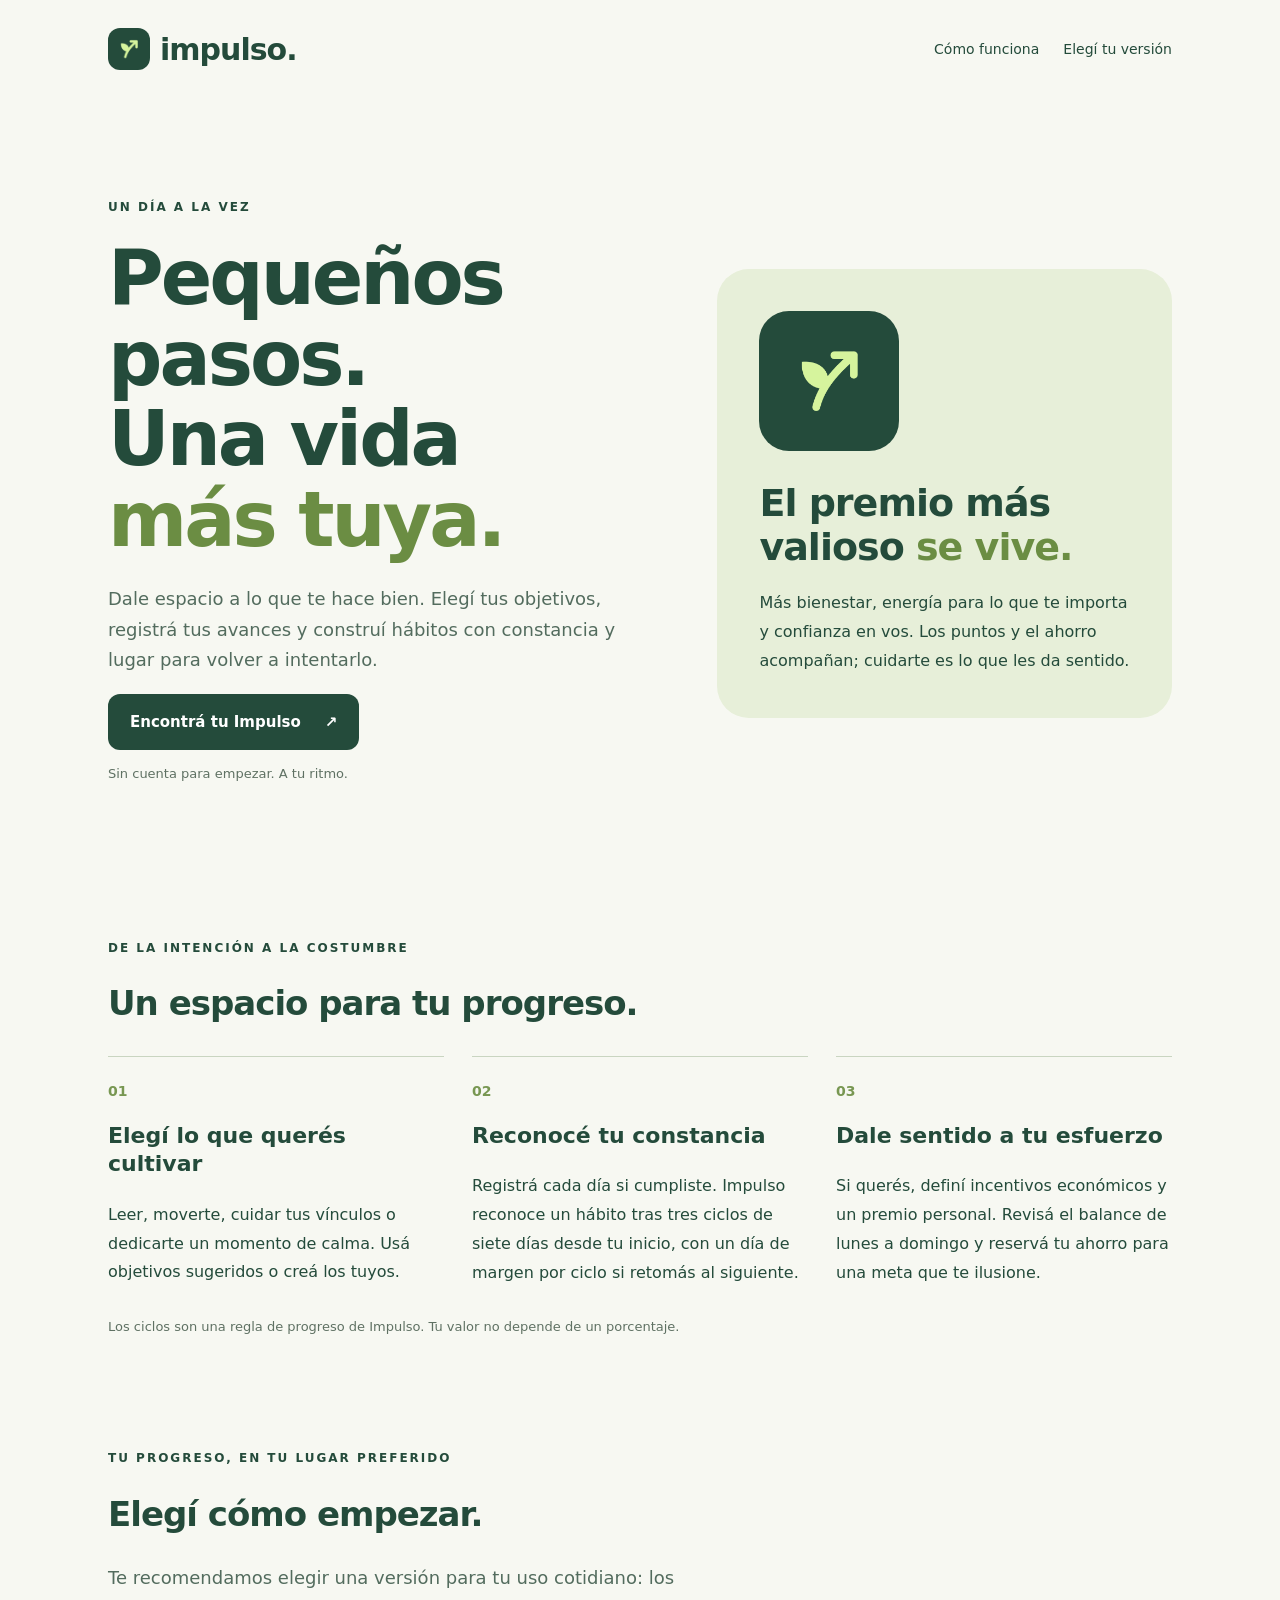
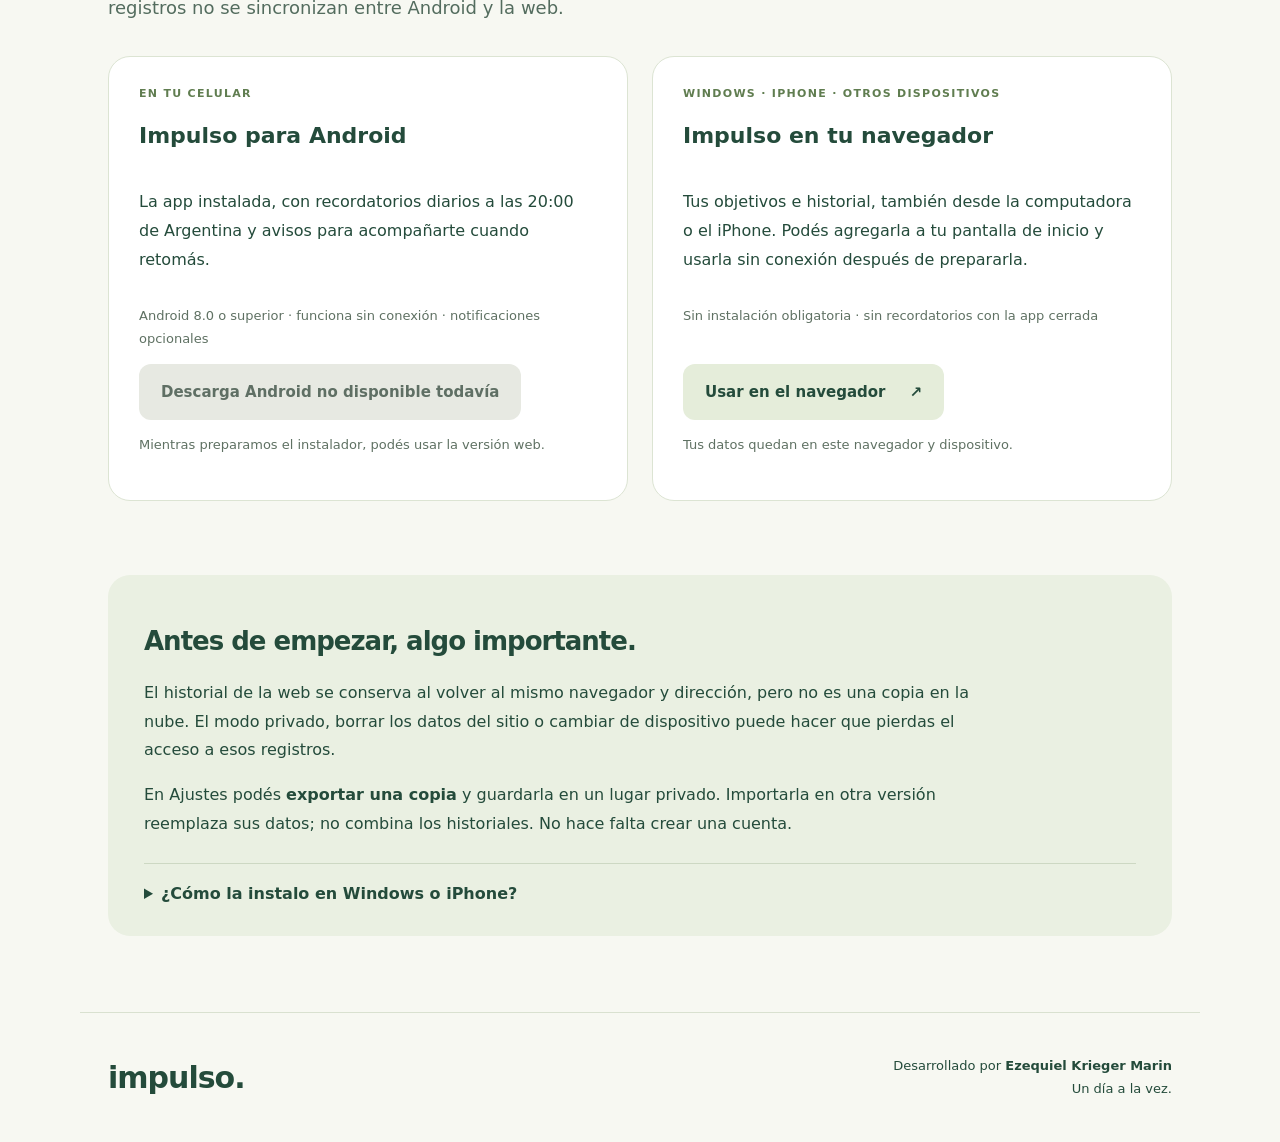
==== index.html @ 3ce2d9b5 "Add files via upload" ====
<!doctype html>
<html lang="es"><head><meta charset="utf-8"><meta name="viewport" content="width=device-width,initial-scale=1"><meta name="theme-color" content="#244b3b"><meta name="description" content="Impulso: objetivos diarios, hábitos y bienestar personal. Usala en Android o en tu navegador."><title>Impulso · Pequeños pasos, una vida más tuya</title><link rel="stylesheet" href="./landing.css"><link rel="icon" href="./favicon.ico" sizes="any"><link rel="icon" type="image/png" sizes="32x32" href="./favicon-32.png"><link rel="apple-touch-icon" sizes="180x180" href="./apple-touch-icon.png"></head>
<body><header><a class="brand" href="./"><img src="./icon-192.png" alt="" width="42" height="42">impulso.</a><nav><a href="#como">Cómo funciona</a><a href="#elegi">Elegí tu versión</a></nav></header><main>
<section class="hero"><div><p class="eyebrow">UN DÍA A LA VEZ</p><h1>Pequeños pasos.<br>Una vida<br><em>más tuya.</em></h1><p class="intro">Dale espacio a lo que te hace bien. Elegí tus objetivos, registrá tus avances y construí hábitos con constancia y lugar para volver a intentarlo.</p><a class="button primary" href="#elegi">Encontrá tu Impulso <span>↗</span></a><p class="micro">Sin cuenta para empezar. A tu ritmo.</p></div><aside class="message"><img src="./icon-512.png" alt="Brote y flecha de Impulso" width="140" height="140"><p>El premio más<br>valioso <em>se vive.</em></p><span>Más bienestar, energía para lo que te importa y confianza en vos. Los puntos y el ahorro acompañan; cuidarte es lo que les da sentido.</span></aside></section>
<section id="como"><p class="eyebrow">DE LA INTENCIÓN A LA COSTUMBRE</p><h2>Un espacio para tu progreso.</h2><div class="features"><article><b>01</b><h3>Elegí lo que querés cultivar</h3><p>Leer, moverte, cuidar tus vínculos o dedicarte un momento de calma. Usá objetivos sugeridos o creá los tuyos.</p></article><article><b>02</b><h3>Reconocé tu constancia</h3><p>Registrá cada día si cumpliste. Impulso reconoce un hábito tras tres ciclos de siete días desde tu inicio, con un día de margen por ciclo si retomás al siguiente.</p></article><article><b>03</b><h3>Dale sentido a tu esfuerzo</h3><p>Si querés, definí incentivos económicos y un premio personal. Revisá el balance de lunes a domingo y reservá tu ahorro para una meta que te ilusione.</p></article></div><p class="micro">Los ciclos son una regla de progreso de Impulso. Tu valor no depende de un porcentaje.</p></section>
<section id="elegi"><p class="eyebrow">TU PROGRESO, EN TU LUGAR PREFERIDO</p><h2>Elegí cómo empezar.</h2><p class="intro">Te recomendamos elegir una versión para tu uso cotidiano: los registros no se sincronizan entre Android y la web.</p><div class="versions"><article><span class="badge">EN TU CELULAR</span><h3>Impulso para Android</h3><p>La app instalada, con recordatorios diarios a las 20:00 de Argentina y avisos para acompañarte cuando retomás.</p><p class="micro">Android 8.0 o superior · funciona sin conexión · notificaciones opcionales</p><a id="apk" class="button primary" aria-disabled="true">Descarga Android no disponible todavía</a><p id="apk-note" class="micro">Mientras preparamos el instalador, podés usar la versión web.</p></article><article><span class="badge">WINDOWS · IPHONE · OTROS DISPOSITIVOS</span><h3>Impulso en tu navegador</h3><p>Tus objetivos e historial, también desde la computadora o el iPhone. Podés agregarla a tu pantalla de inicio y usarla sin conexión después de prepararla.</p><p class="micro">Sin instalación obligatoria · sin recordatorios con la app cerrada</p><a class="button secondary" href="./app.html">Usar en el navegador <span>↗</span></a><p class="micro">Tus datos quedan en este navegador y dispositivo.</p></article></div></section>
<section class="privacy"><h2>Antes de empezar, algo importante.</h2><p>El historial de la web se conserva al volver al mismo navegador y dirección, pero no es una copia en la nube. El modo privado, borrar los datos del sitio o cambiar de dispositivo puede hacer que pierdas el acceso a esos registros.</p><p>En Ajustes podés <strong>exportar una copia</strong> y guardarla en un lugar privado. Importarla en otra versión reemplaza sus datos; no combina los historiales. No hace falta crear una cuenta.</p><details><summary>¿Cómo la instalo en Windows o iPhone?</summary><p>Primero entrá en «Usar en el navegador». En Windows, buscá «Instalar aplicación» en Edge o Chrome. En iPhone, abrí la aplicación web en Safari y elegí Compartir → Agregar a pantalla de inicio. Abrila una vez con Internet y comprobá en Ajustes que esté lista para usar sin conexión.</p></details></section>
</main><footer><a class="brand" href="./">impulso.</a><p>Desarrollado por <strong>Ezequiel Krieger Marin</strong><br>Un día a la vez.</p></footer><script src="./landing.js"></script></body></html>
---- landing.css ----
:root{font-family:system-ui,-apple-system,Segoe UI,sans-serif;color:#244b3b;background:#f7f8f2;font-synthesis:none}*{box-sizing:border-box}body{margin:0}header,main,footer{max-width:1120px;margin:auto;padding:28px}header,footer{display:flex;justify-content:space-between;align-items:center;gap:24px}.brand{display:flex;align-items:center;gap:10px;color:inherit;font-size:30px;font-weight:800;text-decoration:none;letter-spacing:-1px}.brand img{border-radius:12px}nav{display:flex;gap:24px}nav a{font-size:14px;color:inherit;text-decoration:none}.hero{display:grid;grid-template-columns:1.2fr 1fr;gap:64px;align-items:center;padding:62px 0 86px}.eyebrow{font-size:12px;font-weight:750;letter-spacing:2px}h1{font-size:clamp(45px,6vw,76px);line-height:1.06;letter-spacing:-3px;margin:24px 0}em{font-style:normal;color:#6b8d43}.intro{font-size:18px;line-height:1.7;max-width:620px;color:#536c5e}.button{display:inline-flex;align-items:center;justify-content:space-between;gap:24px;padding:17px 22px;border-radius:12px;font-weight:650;font-size:15px;text-decoration:none;line-height:1.5}.primary{background:#244b3b;color:#fff}.secondary{color:#244b3b;background:#e5edda}.button[aria-disabled=true]{background:#e7e9e2;color:#5f6f64;cursor:default}.micro{font-size:13px;line-height:1.7;color:#5f7163}.message{background:#e7efd9;border-radius:32px;padding:42px}.message img{display:block;border-radius:30px}.message>p{font-size:38px;line-height:1.16;letter-spacing:-1px;font-weight:700;margin:30px 0 20px}.message>span{font-size:16px;line-height:1.8}section[id]{padding:44px 0;scroll-margin-top:24px}h2{font-size:34px;letter-spacing:-1px;line-height:1.2}h3{font-size:22px;line-height:1.3}.features{display:grid;grid-template-columns:repeat(3,minmax(0,1fr));gap:28px;margin-top:32px}.features b{font-size:14px;color:#789752}.features p,.versions p,.privacy p{font-size:16px;line-height:1.8}.features article{border-top:1px solid #c9d5c1;padding-top:24px}.versions{display:grid;grid-template-columns:repeat(2,minmax(0,1fr));gap:24px;margin-top:32px}.versions article{background:#fff;border:1px solid #dce4d3;border-radius:22px;padding:30px;display:flex;flex-direction:column;align-items:flex-start}.versions .micro{font-size:13px}.versions .button{margin-top:auto}.badge{font-size:11px;letter-spacing:1.3px;font-weight:700;color:#607d50}.privacy{padding:30px 36px;background:#eaf0e2;border-radius:22px;margin:30px 0 48px}.privacy h2{font-size:26px}.privacy p{max-width:850px}details{border-top:1px solid #cdd8c3;padding-top:18px;margin-top:24px}summary{cursor:pointer;font-weight:600;line-height:1.5}footer{border-top:1px solid #d9e1d0}footer p{font-size:13px;line-height:1.8;text-align:right}a:focus-visible,summary:focus-visible{outline:3px solid #759d53;outline-offset:5px}@media(max-width:720px){header,main,footer{padding:20px}nav{gap:12px}nav a{font-size:12px}.brand{font-size:25px}.hero{grid-template-columns:1fr;gap:30px;padding:30px 0 45px}h1{letter-spacing:-2px}.message{padding:28px}.message img{width:88px;height:88px;border-radius:20px}.message>p{font-size:32px}.features,.versions{grid-template-columns:1fr}h2{font-size:29px}.privacy{padding:24px}.versions article{padding:24px}footer{align-items:flex-start;flex-direction:column}footer p{text-align:left}.button{max-width:100%}}
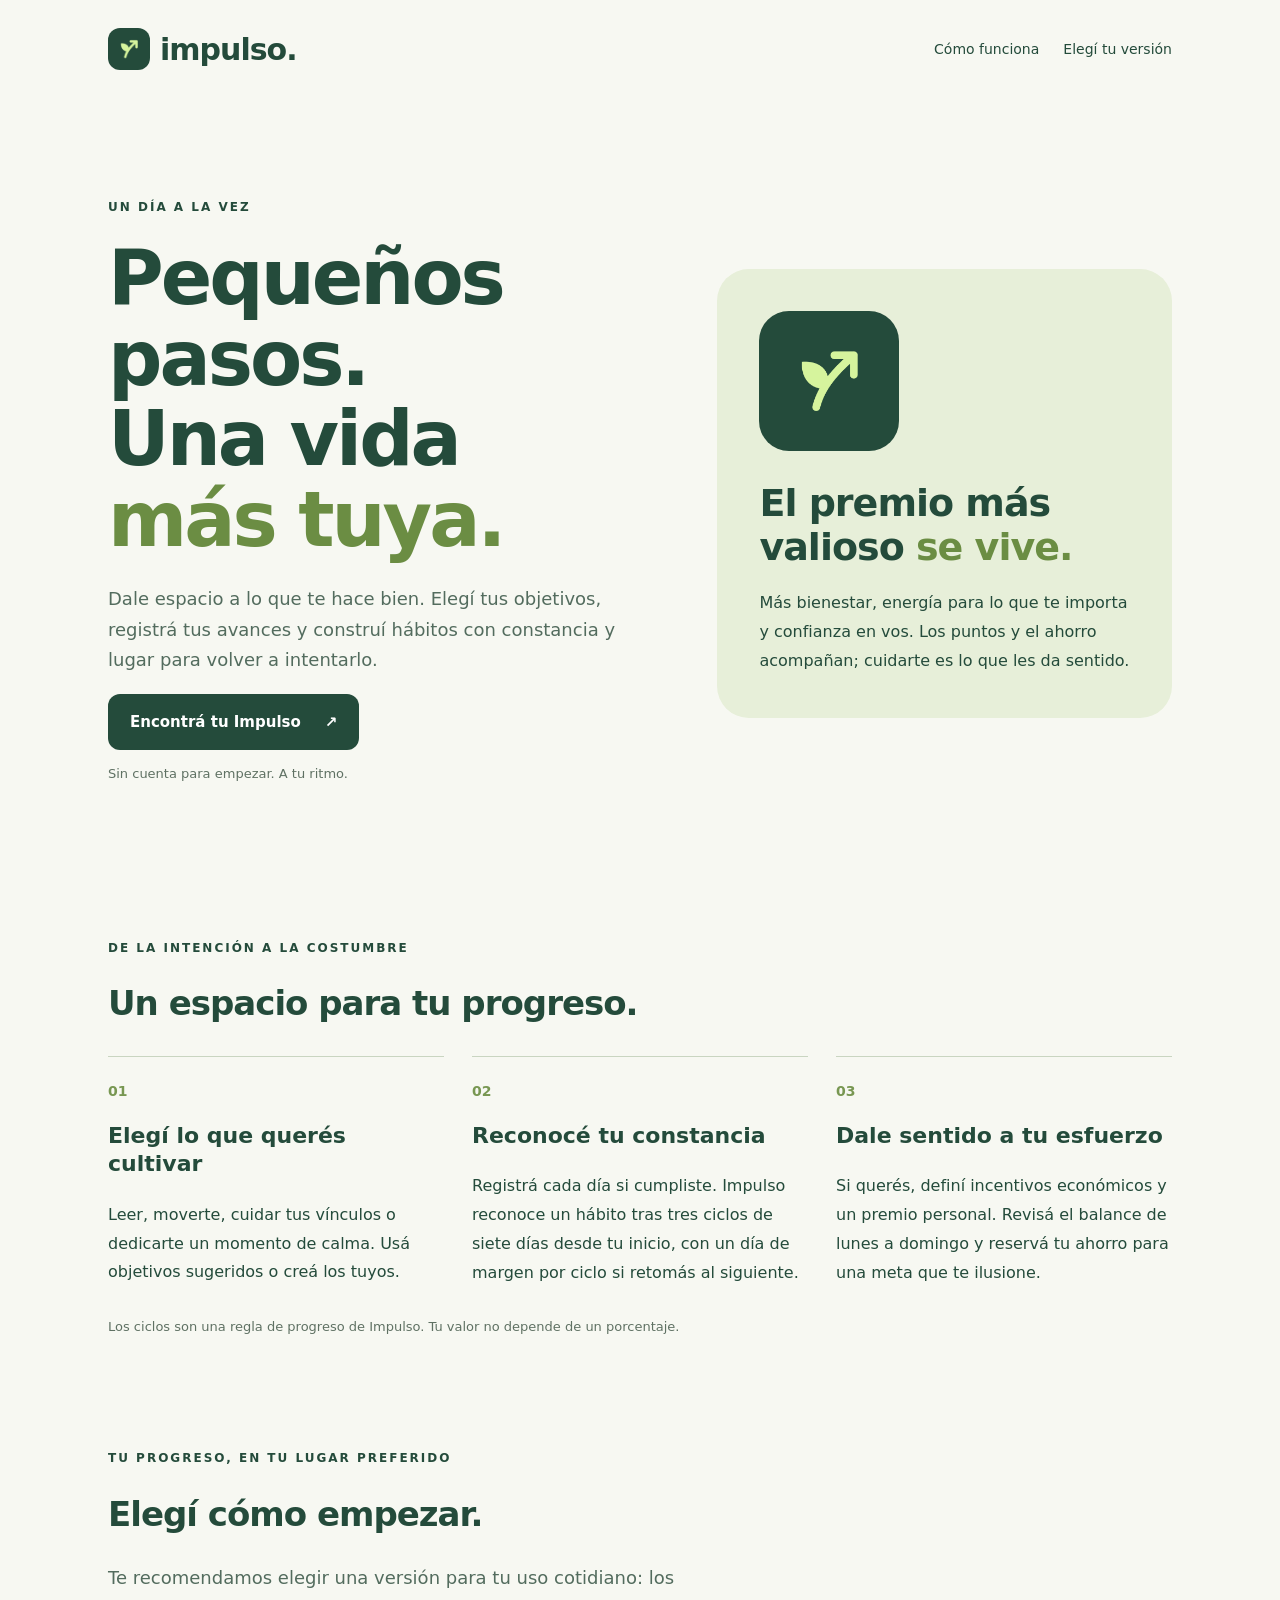
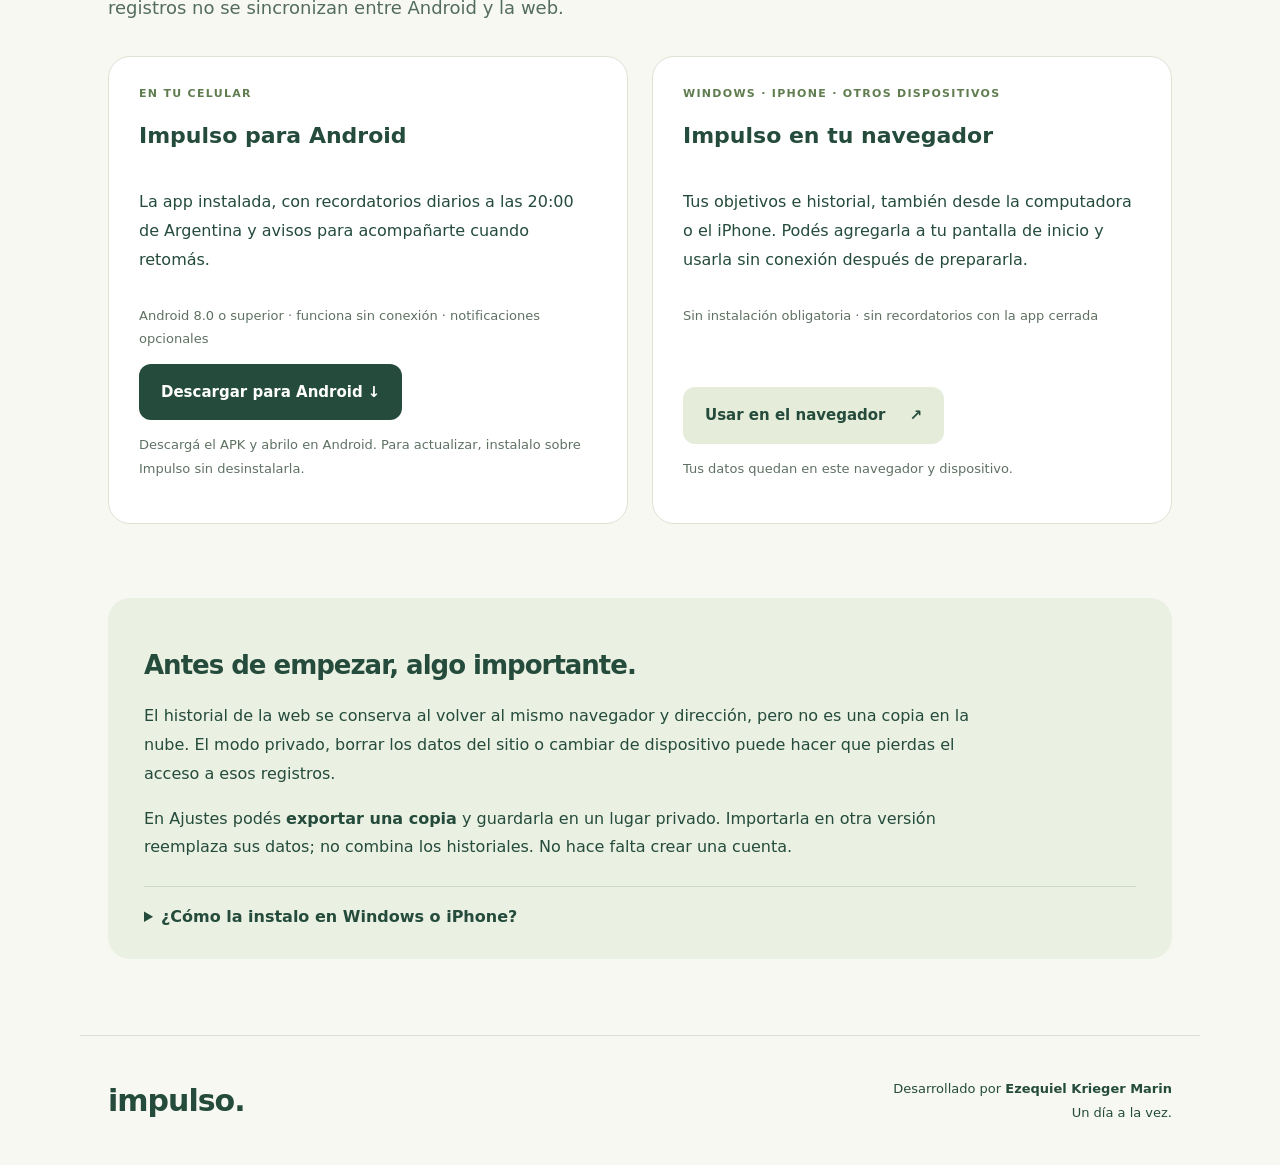
==== commit 967968ec: "Add files via upload" ====
--- a/index.html
+++ b/index.html
@@ -3,6 +3,6 @@
 <body><header><a class="brand" href="./"><img src="./icon-192.png" alt="" width="42" height="42">impulso.</a><nav><a href="#como">Cómo funciona</a><a href="#elegi">Elegí tu versión</a></nav></header><main>
 <section class="hero"><div><p class="eyebrow">UN DÍA A LA VEZ</p><h1>Pequeños pasos.<br>Una vida<br><em>más tuya.</em></h1><p class="intro">Dale espacio a lo que te hace bien. Elegí tus objetivos, registrá tus avances y construí hábitos con constancia y lugar para volver a intentarlo.</p><a class="button primary" href="#elegi">Encontrá tu Impulso <span>↗</span></a><p class="micro">Sin cuenta para empezar. A tu ritmo.</p></div><aside class="message"><img src="./icon-512.png" alt="Brote y flecha de Impulso" width="140" height="140"><p>El premio más<br>valioso <em>se vive.</em></p><span>Más bienestar, energía para lo que te importa y confianza en vos. Los puntos y el ahorro acompañan; cuidarte es lo que les da sentido.</span></aside></section>
 <section id="como"><p class="eyebrow">DE LA INTENCIÓN A LA COSTUMBRE</p><h2>Un espacio para tu progreso.</h2><div class="features"><article><b>01</b><h3>Elegí lo que querés cultivar</h3><p>Leer, moverte, cuidar tus vínculos o dedicarte un momento de calma. Usá objetivos sugeridos o creá los tuyos.</p></article><article><b>02</b><h3>Reconocé tu constancia</h3><p>Registrá cada día si cumpliste. Impulso reconoce un hábito tras tres ciclos de siete días desde tu inicio, con un día de margen por ciclo si retomás al siguiente.</p></article><article><b>03</b><h3>Dale sentido a tu esfuerzo</h3><p>Si querés, definí incentivos económicos y un premio personal. Revisá el balance de lunes a domingo y reservá tu ahorro para una meta que te ilusione.</p></article></div><p class="micro">Los ciclos son una regla de progreso de Impulso. Tu valor no depende de un porcentaje.</p></section>
-<section id="elegi"><p class="eyebrow">TU PROGRESO, EN TU LUGAR PREFERIDO</p><h2>Elegí cómo empezar.</h2><p class="intro">Te recomendamos elegir una versión para tu uso cotidiano: los registros no se sincronizan entre Android y la web.</p><div class="versions"><article><span class="badge">EN TU CELULAR</span><h3>Impulso para Android</h3><p>La app instalada, con recordatorios diarios a las 20:00 de Argentina y avisos para acompañarte cuando retomás.</p><p class="micro">Android 8.0 o superior · funciona sin conexión · notificaciones opcionales</p><a id="apk" class="button primary" aria-disabled="true">Descarga Android no disponible todavía</a><p id="apk-note" class="micro">Mientras preparamos el instalador, podés usar la versión web.</p></article><article><span class="badge">WINDOWS · IPHONE · OTROS DISPOSITIVOS</span><h3>Impulso en tu navegador</h3><p>Tus objetivos e historial, también desde la computadora o el iPhone. Podés agregarla a tu pantalla de inicio y usarla sin conexión después de prepararla.</p><p class="micro">Sin instalación obligatoria · sin recordatorios con la app cerrada</p><a class="button secondary" href="./app.html">Usar en el navegador <span>↗</span></a><p class="micro">Tus datos quedan en este navegador y dispositivo.</p></article></div></section>
+<section id="elegi"><p class="eyebrow">TU PROGRESO, EN TU LUGAR PREFERIDO</p><h2>Elegí cómo empezar.</h2><p class="intro">Te recomendamos elegir una versión para tu uso cotidiano: los registros no se sincronizan entre Android y la web.</p><div class="versions"><article><span class="badge">EN TU CELULAR</span><h3>Impulso para Android</h3><p>La app instalada, con recordatorios diarios a las 20:00 de Argentina y avisos para acompañarte cuando retomás.</p><p class="micro">Android 8.0 o superior · funciona sin conexión · notificaciones opcionales</p><a id="apk" class="button primary" href="./downloads/app-debug.apk" download="Impulso.apk">Descargar para Android ↓</a><p id="apk-note" class="micro">Descargá el APK y abrilo en Android. Para actualizar, instalalo sobre Impulso sin desinstalarla.</p></article><article><span class="badge">WINDOWS · IPHONE · OTROS DISPOSITIVOS</span><h3>Impulso en tu navegador</h3><p>Tus objetivos e historial, también desde la computadora o el iPhone. Podés agregarla a tu pantalla de inicio y usarla sin conexión después de prepararla.</p><p class="micro">Sin instalación obligatoria · sin recordatorios con la app cerrada</p><a class="button secondary" href="./app.html">Usar en el navegador <span>↗</span></a><p class="micro">Tus datos quedan en este navegador y dispositivo.</p></article></div></section>
 <section class="privacy"><h2>Antes de empezar, algo importante.</h2><p>El historial de la web se conserva al volver al mismo navegador y dirección, pero no es una copia en la nube. El modo privado, borrar los datos del sitio o cambiar de dispositivo puede hacer que pierdas el acceso a esos registros.</p><p>En Ajustes podés <strong>exportar una copia</strong> y guardarla en un lugar privado. Importarla en otra versión reemplaza sus datos; no combina los historiales. No hace falta crear una cuenta.</p><details><summary>¿Cómo la instalo en Windows o iPhone?</summary><p>Primero entrá en «Usar en el navegador». En Windows, buscá «Instalar aplicación» en Edge o Chrome. En iPhone, abrí la aplicación web en Safari y elegí Compartir → Agregar a pantalla de inicio. Abrila una vez con Internet y comprobá en Ajustes que esté lista para usar sin conexión.</p></details></section>
 </main><footer><a class="brand" href="./">impulso.</a><p>Desarrollado por <strong>Ezequiel Krieger Marin</strong><br>Un día a la vez.</p></footer><script src="./landing.js"></script></body></html>
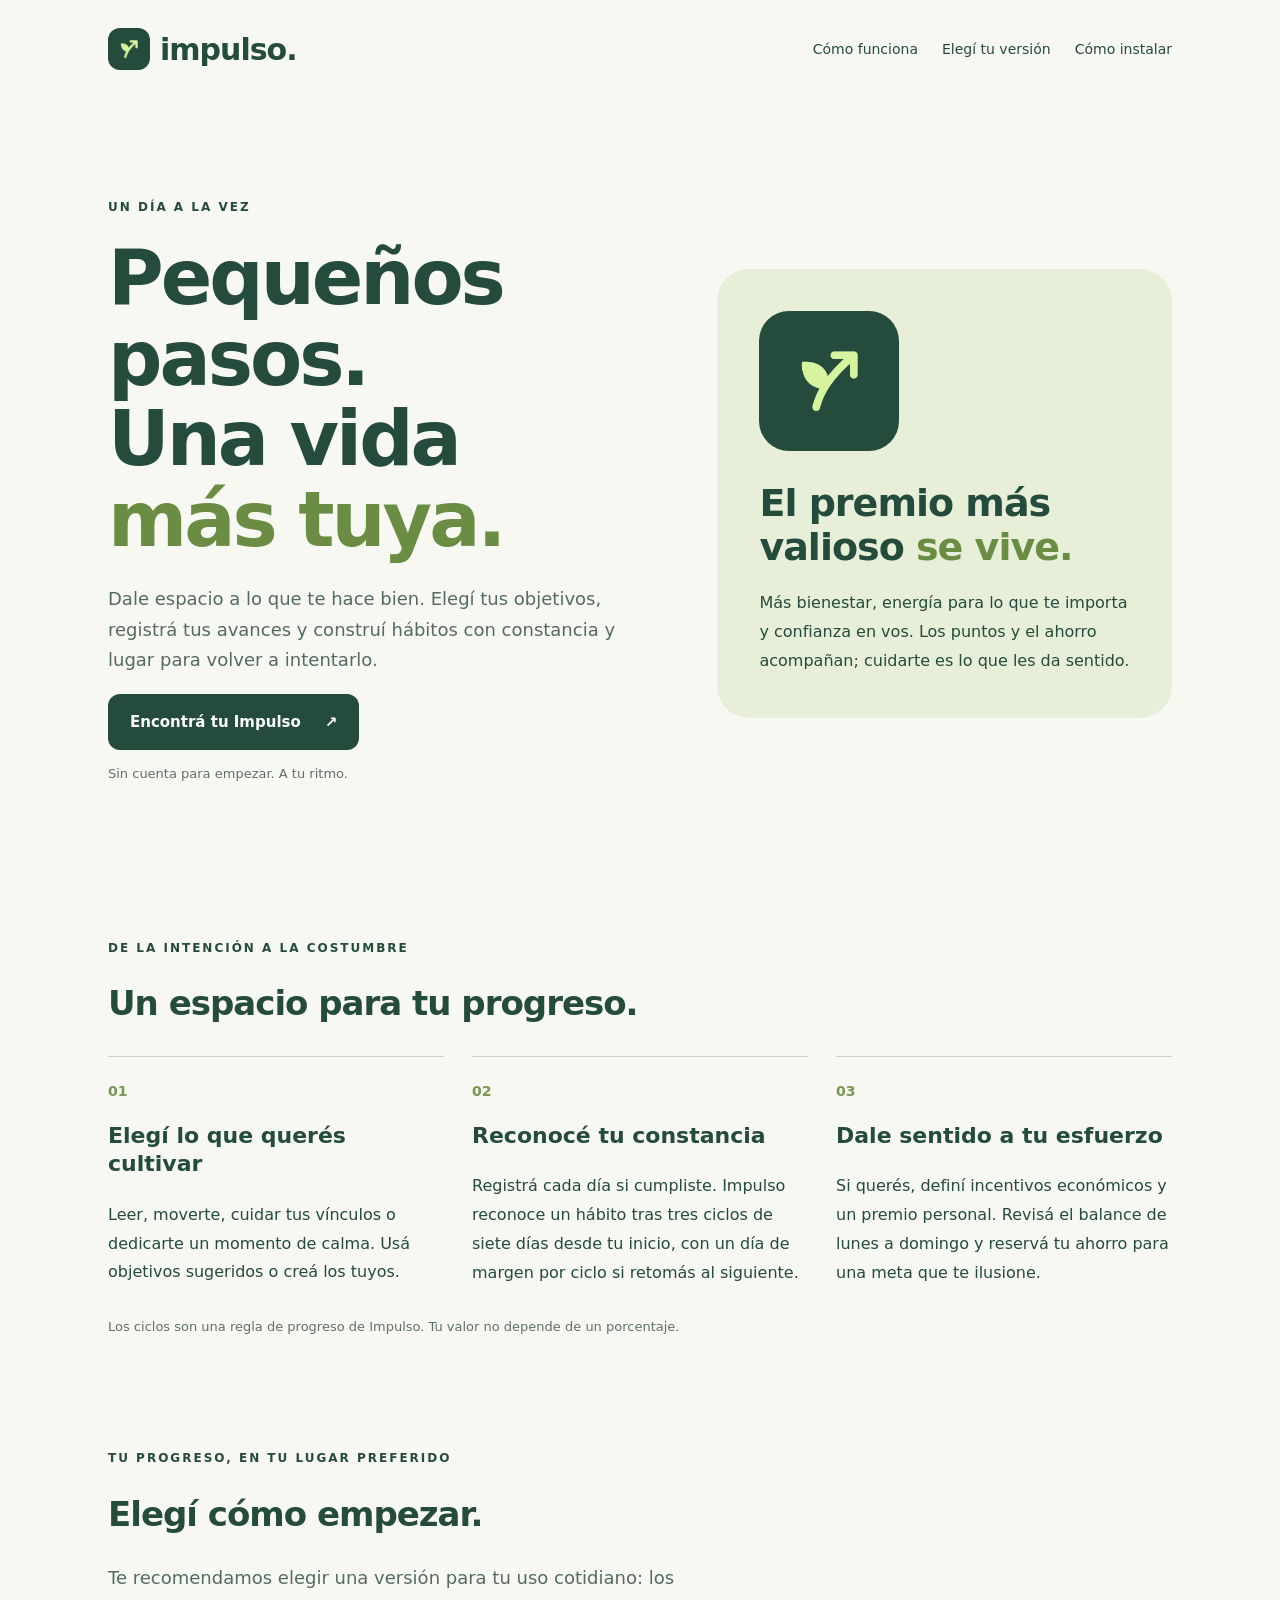
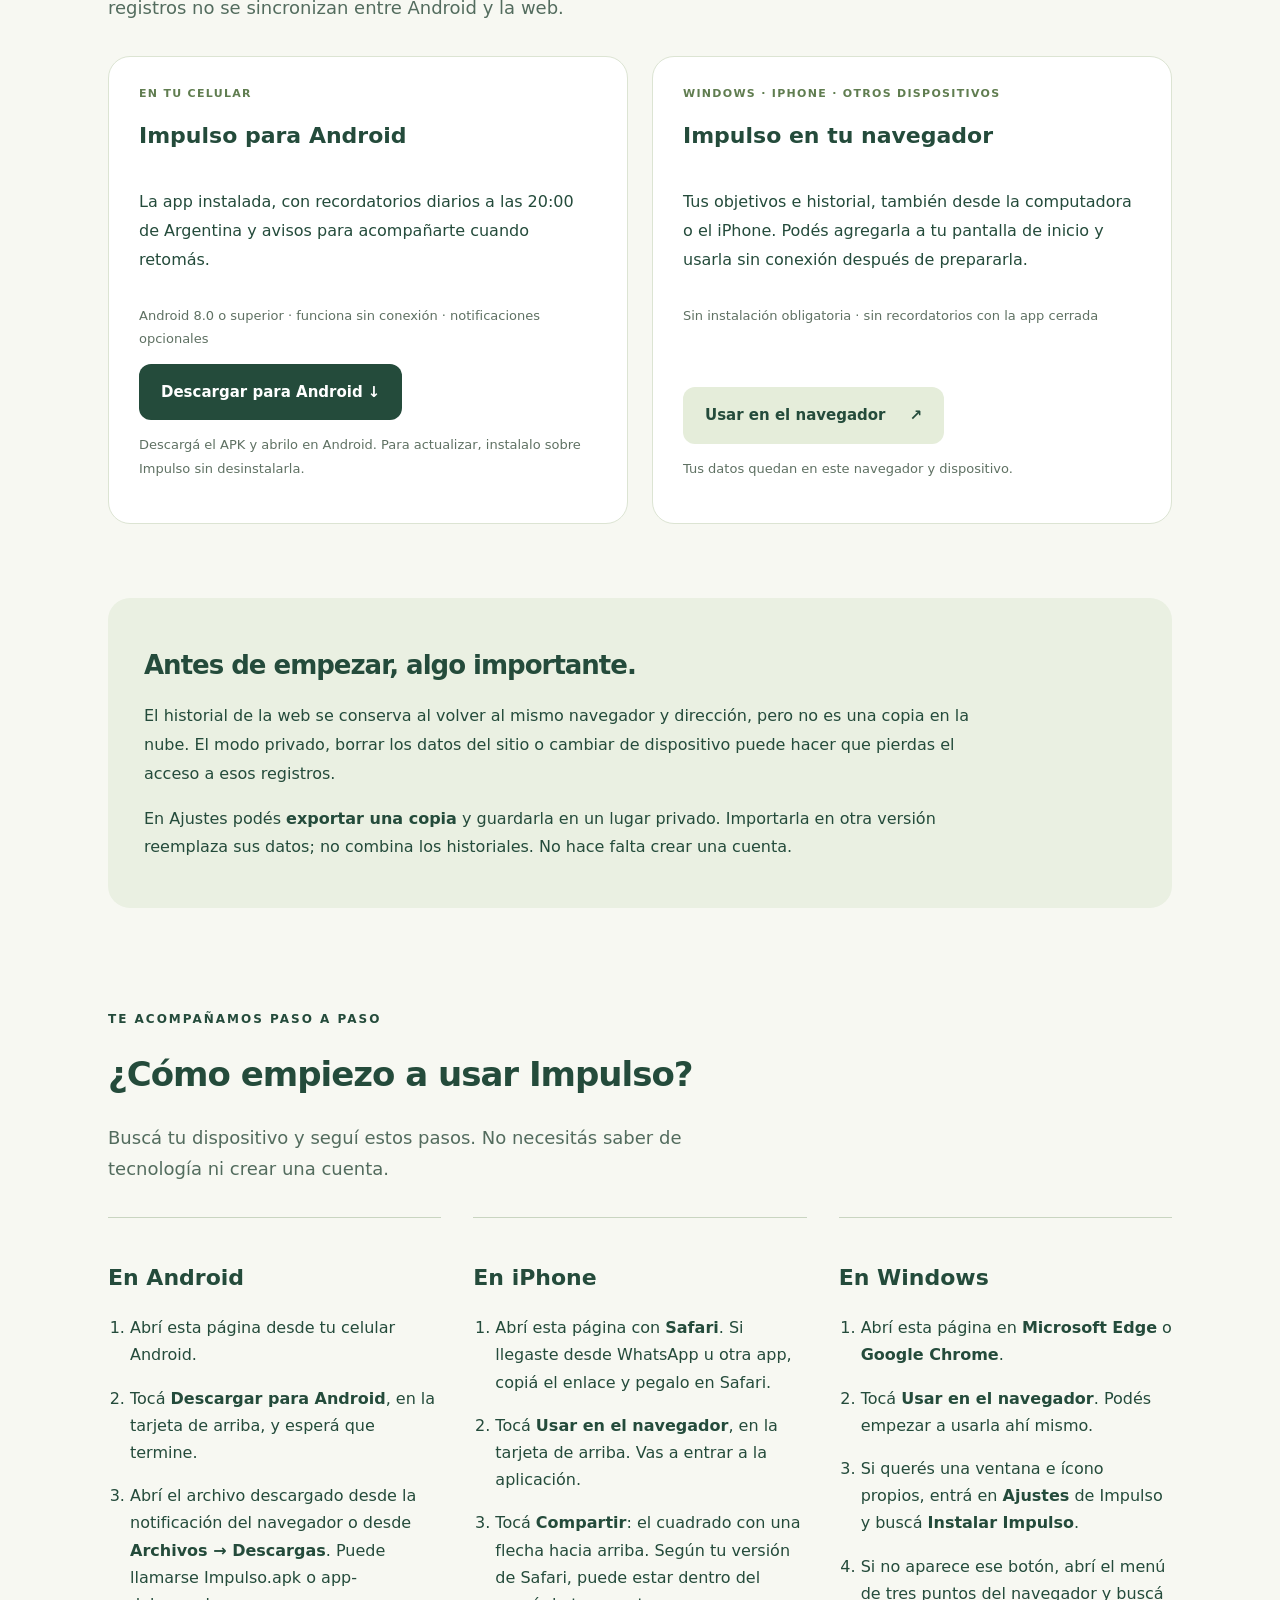
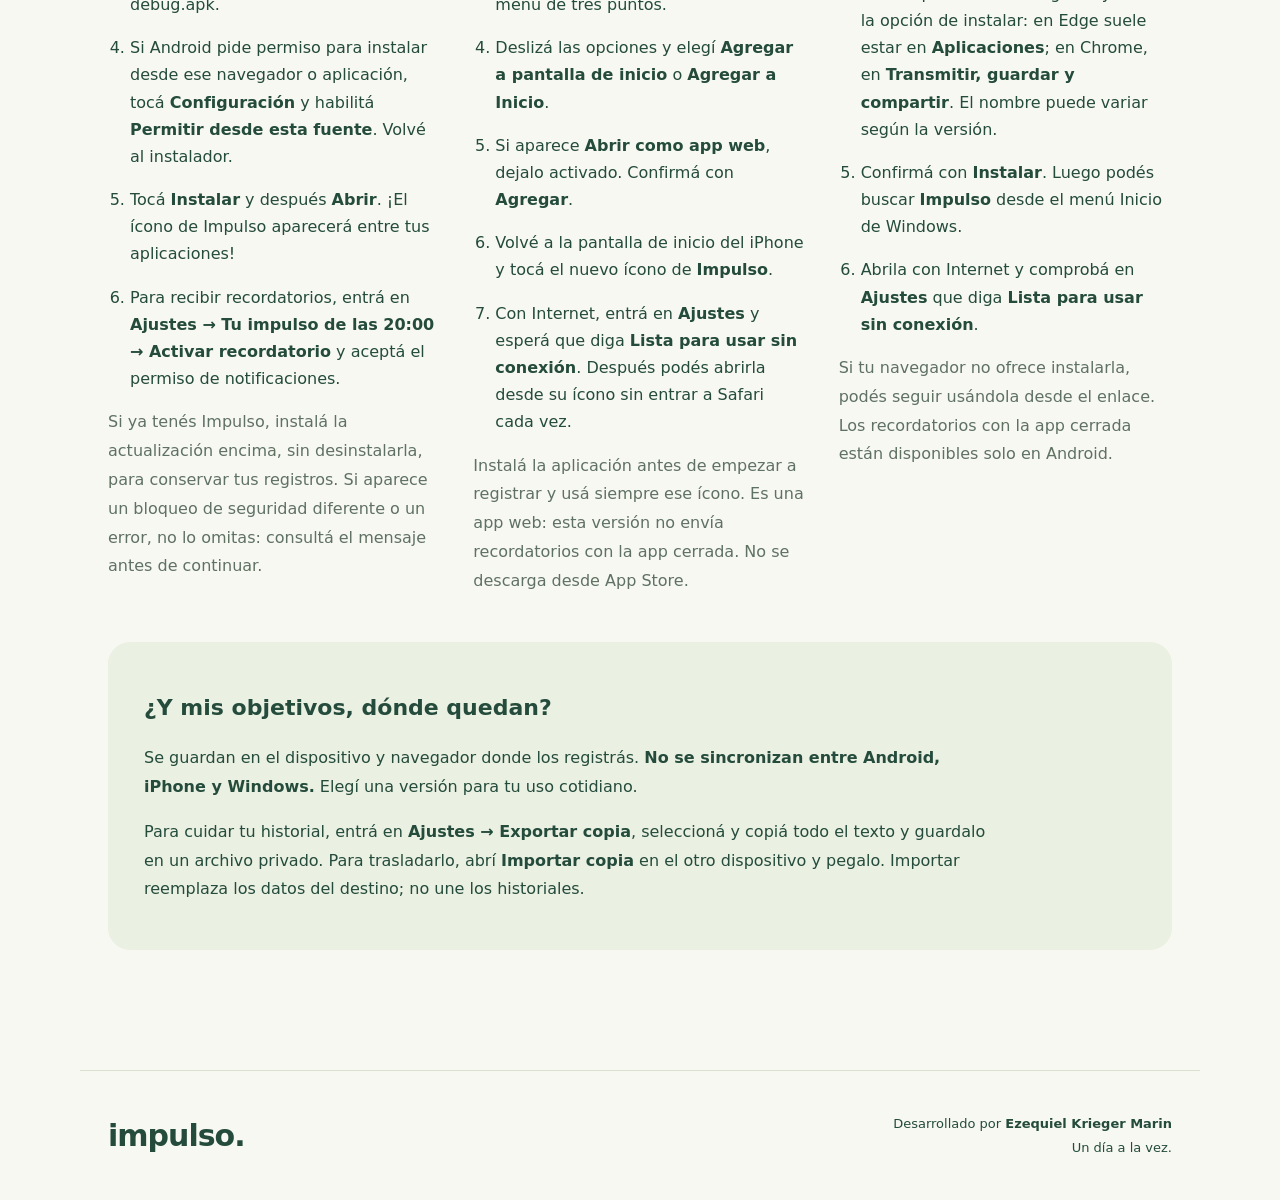
==== commit 15cbd862: "Add files via upload" ====
--- a/index.html
+++ b/index.html
@@ -1,8 +1,13 @@
 <!doctype html>
 <html lang="es"><head><meta charset="utf-8"><meta name="viewport" content="width=device-width,initial-scale=1"><meta name="theme-color" content="#244b3b"><meta name="description" content="Impulso: objetivos diarios, hábitos y bienestar personal. Usala en Android o en tu navegador."><title>Impulso · Pequeños pasos, una vida más tuya</title><link rel="stylesheet" href="./landing.css"><link rel="icon" href="./favicon.ico" sizes="any"><link rel="icon" type="image/png" sizes="32x32" href="./favicon-32.png"><link rel="apple-touch-icon" sizes="180x180" href="./apple-touch-icon.png"></head>
-<body><header><a class="brand" href="./"><img src="./icon-192.png" alt="" width="42" height="42">impulso.</a><nav><a href="#como">Cómo funciona</a><a href="#elegi">Elegí tu versión</a></nav></header><main>
+<body><header><a class="brand" href="./"><img src="./icon-192.png" alt="" width="42" height="42">impulso.</a><nav><a href="#como">Cómo funciona</a><a href="#elegi">Elegí tu versión</a><a href="#instalar">Cómo instalar</a></nav></header><main>
 <section class="hero"><div><p class="eyebrow">UN DÍA A LA VEZ</p><h1>Pequeños pasos.<br>Una vida<br><em>más tuya.</em></h1><p class="intro">Dale espacio a lo que te hace bien. Elegí tus objetivos, registrá tus avances y construí hábitos con constancia y lugar para volver a intentarlo.</p><a class="button primary" href="#elegi">Encontrá tu Impulso <span>↗</span></a><p class="micro">Sin cuenta para empezar. A tu ritmo.</p></div><aside class="message"><img src="./icon-512.png" alt="Brote y flecha de Impulso" width="140" height="140"><p>El premio más<br>valioso <em>se vive.</em></p><span>Más bienestar, energía para lo que te importa y confianza en vos. Los puntos y el ahorro acompañan; cuidarte es lo que les da sentido.</span></aside></section>
 <section id="como"><p class="eyebrow">DE LA INTENCIÓN A LA COSTUMBRE</p><h2>Un espacio para tu progreso.</h2><div class="features"><article><b>01</b><h3>Elegí lo que querés cultivar</h3><p>Leer, moverte, cuidar tus vínculos o dedicarte un momento de calma. Usá objetivos sugeridos o creá los tuyos.</p></article><article><b>02</b><h3>Reconocé tu constancia</h3><p>Registrá cada día si cumpliste. Impulso reconoce un hábito tras tres ciclos de siete días desde tu inicio, con un día de margen por ciclo si retomás al siguiente.</p></article><article><b>03</b><h3>Dale sentido a tu esfuerzo</h3><p>Si querés, definí incentivos económicos y un premio personal. Revisá el balance de lunes a domingo y reservá tu ahorro para una meta que te ilusione.</p></article></div><p class="micro">Los ciclos son una regla de progreso de Impulso. Tu valor no depende de un porcentaje.</p></section>
 <section id="elegi"><p class="eyebrow">TU PROGRESO, EN TU LUGAR PREFERIDO</p><h2>Elegí cómo empezar.</h2><p class="intro">Te recomendamos elegir una versión para tu uso cotidiano: los registros no se sincronizan entre Android y la web.</p><div class="versions"><article><span class="badge">EN TU CELULAR</span><h3>Impulso para Android</h3><p>La app instalada, con recordatorios diarios a las 20:00 de Argentina y avisos para acompañarte cuando retomás.</p><p class="micro">Android 8.0 o superior · funciona sin conexión · notificaciones opcionales</p><a id="apk" class="button primary" href="./downloads/app-debug.apk" download="Impulso.apk">Descargar para Android ↓</a><p id="apk-note" class="micro">Descargá el APK y abrilo en Android. Para actualizar, instalalo sobre Impulso sin desinstalarla.</p></article><article><span class="badge">WINDOWS · IPHONE · OTROS DISPOSITIVOS</span><h3>Impulso en tu navegador</h3><p>Tus objetivos e historial, también desde la computadora o el iPhone. Podés agregarla a tu pantalla de inicio y usarla sin conexión después de prepararla.</p><p class="micro">Sin instalación obligatoria · sin recordatorios con la app cerrada</p><a class="button secondary" href="./app.html">Usar en el navegador <span>↗</span></a><p class="micro">Tus datos quedan en este navegador y dispositivo.</p></article></div></section>
-<section class="privacy"><h2>Antes de empezar, algo importante.</h2><p>El historial de la web se conserva al volver al mismo navegador y dirección, pero no es una copia en la nube. El modo privado, borrar los datos del sitio o cambiar de dispositivo puede hacer que pierdas el acceso a esos registros.</p><p>En Ajustes podés <strong>exportar una copia</strong> y guardarla en un lugar privado. Importarla en otra versión reemplaza sus datos; no combina los historiales. No hace falta crear una cuenta.</p><details><summary>¿Cómo la instalo en Windows o iPhone?</summary><p>Primero entrá en «Usar en el navegador». En Windows, buscá «Instalar aplicación» en Edge o Chrome. En iPhone, abrí la aplicación web en Safari y elegí Compartir → Agregar a pantalla de inicio. Abrila una vez con Internet y comprobá en Ajustes que esté lista para usar sin conexión.</p></details></section>
+<section class="privacy"><h2>Antes de empezar, algo importante.</h2><p>El historial de la web se conserva al volver al mismo navegador y dirección, pero no es una copia en la nube. El modo privado, borrar los datos del sitio o cambiar de dispositivo puede hacer que pierdas el acceso a esos registros.</p><p>En Ajustes podés <strong>exportar una copia</strong> y guardarla en un lugar privado. Importarla en otra versión reemplaza sus datos; no combina los historiales. No hace falta crear una cuenta.</p></section>
+<section id="instalar"><p class="eyebrow">TE ACOMPAÑAMOS PASO A PASO</p><h2>¿Cómo empiezo a usar Impulso?</h2><p class="intro">Buscá tu dispositivo y seguí estos pasos. No necesitás saber de tecnología ni crear una cuenta.</p><div class="features installation">
+<article><h3>En Android</h3><ol><li>Abrí esta página desde tu celular Android.</li><li>Tocá <strong>Descargar para Android</strong>, en la tarjeta de arriba, y esperá que termine.</li><li>Abrí el archivo descargado desde la notificación del navegador o desde <strong>Archivos → Descargas</strong>. Puede llamarse Impulso.apk o app-debug.apk.</li><li>Si Android pide permiso para instalar desde ese navegador o aplicación, tocá <strong>Configuración</strong> y habilitá <strong>Permitir desde esta fuente</strong>. Volvé al instalador.</li><li>Tocá <strong>Instalar</strong> y después <strong>Abrir</strong>. ¡El ícono de Impulso aparecerá entre tus aplicaciones!</li><li>Para recibir recordatorios, entrá en <strong>Ajustes → Tu impulso de las 20:00 → Activar recordatorio</strong> y aceptá el permiso de notificaciones.</li></ol><p class="micro">Si ya tenés Impulso, instalá la actualización encima, sin desinstalarla, para conservar tus registros. Si aparece un bloqueo de seguridad diferente o un error, no lo omitas: consultá el mensaje antes de continuar.</p></article>
+<article><h3>En iPhone</h3><ol><li>Abrí esta página con <strong>Safari</strong>. Si llegaste desde WhatsApp u otra app, copiá el enlace y pegalo en Safari.</li><li>Tocá <strong>Usar en el navegador</strong>, en la tarjeta de arriba. Vas a entrar a la aplicación.</li><li>Tocá <strong>Compartir</strong>: el cuadrado con una flecha hacia arriba. Según tu versión de Safari, puede estar dentro del menú de tres puntos.</li><li>Deslizá las opciones y elegí <strong>Agregar a pantalla de inicio</strong> o <strong>Agregar a Inicio</strong>.</li><li>Si aparece <strong>Abrir como app web</strong>, dejalo activado. Confirmá con <strong>Agregar</strong>.</li><li>Volvé a la pantalla de inicio del iPhone y tocá el nuevo ícono de <strong>Impulso</strong>.</li><li>Con Internet, entrá en <strong>Ajustes</strong> y esperá que diga <strong>Lista para usar sin conexión</strong>. Después podés abrirla desde su ícono sin entrar a Safari cada vez.</li></ol><p class="micro">Instalá la aplicación antes de empezar a registrar y usá siempre ese ícono. Es una app web: esta versión no envía recordatorios con la app cerrada. No se descarga desde App Store.</p></article>
+<article><h3>En Windows</h3><ol><li>Abrí esta página en <strong>Microsoft Edge</strong> o <strong>Google Chrome</strong>.</li><li>Tocá <strong>Usar en el navegador</strong>. Podés empezar a usarla ahí mismo.</li><li>Si querés una ventana e ícono propios, entrá en <strong>Ajustes</strong> de Impulso y buscá <strong>Instalar Impulso</strong>.</li><li>Si no aparece ese botón, abrí el menú de tres puntos del navegador y buscá la opción de instalar: en Edge suele estar en <strong>Aplicaciones</strong>; en Chrome, en <strong>Transmitir, guardar y compartir</strong>. El nombre puede variar según la versión.</li><li>Confirmá con <strong>Instalar</strong>. Luego podés buscar <strong>Impulso</strong> desde el menú Inicio de Windows.</li><li>Abrila con Internet y comprobá en <strong>Ajustes</strong> que diga <strong>Lista para usar sin conexión</strong>.</li></ol><p class="micro">Si tu navegador no ofrece instalarla, podés seguir usándola desde el enlace. Los recordatorios con la app cerrada están disponibles solo en Android.</p></article>
+</div><div class="privacy"><h3>¿Y mis objetivos, dónde quedan?</h3><p>Se guardan en el dispositivo y navegador donde los registrás. <strong>No se sincronizan entre Android, iPhone y Windows.</strong> Elegí una versión para tu uso cotidiano.</p><p>Para cuidar tu historial, entrá en <strong>Ajustes → Exportar copia</strong>, seleccioná y copiá todo el texto y guardalo en un archivo privado. Para trasladarlo, abrí <strong>Importar copia</strong> en el otro dispositivo y pegalo. Importar reemplaza los datos del destino; no une los historiales.</p></div></section>
 </main><footer><a class="brand" href="./">impulso.</a><p>Desarrollado por <strong>Ezequiel Krieger Marin</strong><br>Un día a la vez.</p></footer><script src="./landing.js"></script></body></html>
--- a/landing.css
+++ b/landing.css
@@ -1 +1,2 @@
 :root{font-family:system-ui,-apple-system,Segoe UI,sans-serif;color:#244b3b;background:#f7f8f2;font-synthesis:none}*{box-sizing:border-box}body{margin:0}header,main,footer{max-width:1120px;margin:auto;padding:28px}header,footer{display:flex;justify-content:space-between;align-items:center;gap:24px}.brand{display:flex;align-items:center;gap:10px;color:inherit;font-size:30px;font-weight:800;text-decoration:none;letter-spacing:-1px}.brand img{border-radius:12px}nav{display:flex;gap:24px}nav a{font-size:14px;color:inherit;text-decoration:none}.hero{display:grid;grid-template-columns:1.2fr 1fr;gap:64px;align-items:center;padding:62px 0 86px}.eyebrow{font-size:12px;font-weight:750;letter-spacing:2px}h1{font-size:clamp(45px,6vw,76px);line-height:1.06;letter-spacing:-3px;margin:24px 0}em{font-style:normal;color:#6b8d43}.intro{font-size:18px;line-height:1.7;max-width:620px;color:#536c5e}.button{display:inline-flex;align-items:center;justify-content:space-between;gap:24px;padding:17px 22px;border-radius:12px;font-weight:650;font-size:15px;text-decoration:none;line-height:1.5}.primary{background:#244b3b;color:#fff}.secondary{color:#244b3b;background:#e5edda}.button[aria-disabled=true]{background:#e7e9e2;color:#5f6f64;cursor:default}.micro{font-size:13px;line-height:1.7;color:#5f7163}.message{background:#e7efd9;border-radius:32px;padding:42px}.message img{display:block;border-radius:30px}.message>p{font-size:38px;line-height:1.16;letter-spacing:-1px;font-weight:700;margin:30px 0 20px}.message>span{font-size:16px;line-height:1.8}section[id]{padding:44px 0;scroll-margin-top:24px}h2{font-size:34px;letter-spacing:-1px;line-height:1.2}h3{font-size:22px;line-height:1.3}.features{display:grid;grid-template-columns:repeat(3,minmax(0,1fr));gap:28px;margin-top:32px}.features b{font-size:14px;color:#789752}.features p,.versions p,.privacy p{font-size:16px;line-height:1.8}.features article{border-top:1px solid #c9d5c1;padding-top:24px}.versions{display:grid;grid-template-columns:repeat(2,minmax(0,1fr));gap:24px;margin-top:32px}.versions article{background:#fff;border:1px solid #dce4d3;border-radius:22px;padding:30px;display:flex;flex-direction:column;align-items:flex-start}.versions .micro{font-size:13px}.versions .button{margin-top:auto}.badge{font-size:11px;letter-spacing:1.3px;font-weight:700;color:#607d50}.privacy{padding:30px 36px;background:#eaf0e2;border-radius:22px;margin:30px 0 48px}.privacy h2{font-size:26px}.privacy p{max-width:850px}details{border-top:1px solid #cdd8c3;padding-top:18px;margin-top:24px}summary{cursor:pointer;font-weight:600;line-height:1.5}footer{border-top:1px solid #d9e1d0}footer p{font-size:13px;line-height:1.8;text-align:right}a:focus-visible,summary:focus-visible{outline:3px solid #759d53;outline-offset:5px}@media(max-width:720px){header,main,footer{padding:20px}nav{gap:12px}nav a{font-size:12px}.brand{font-size:25px}.hero{grid-template-columns:1fr;gap:30px;padding:30px 0 45px}h1{letter-spacing:-2px}.message{padding:28px}.message img{width:88px;height:88px;border-radius:20px}.message>p{font-size:32px}.features,.versions{grid-template-columns:1fr}h2{font-size:29px}.privacy{padding:24px}.versions article{padding:24px}footer{align-items:flex-start;flex-direction:column}footer p{text-align:left}.button{max-width:100%}}
+.installation ol{padding-left:22px}.installation li{font-size:16px;line-height:1.7;margin-bottom:16px}.installation{gap:32px}nav{flex-wrap:wrap}@media(max-width:900px){.installation{grid-template-columns:1fr}.installation article{max-width:680px}}
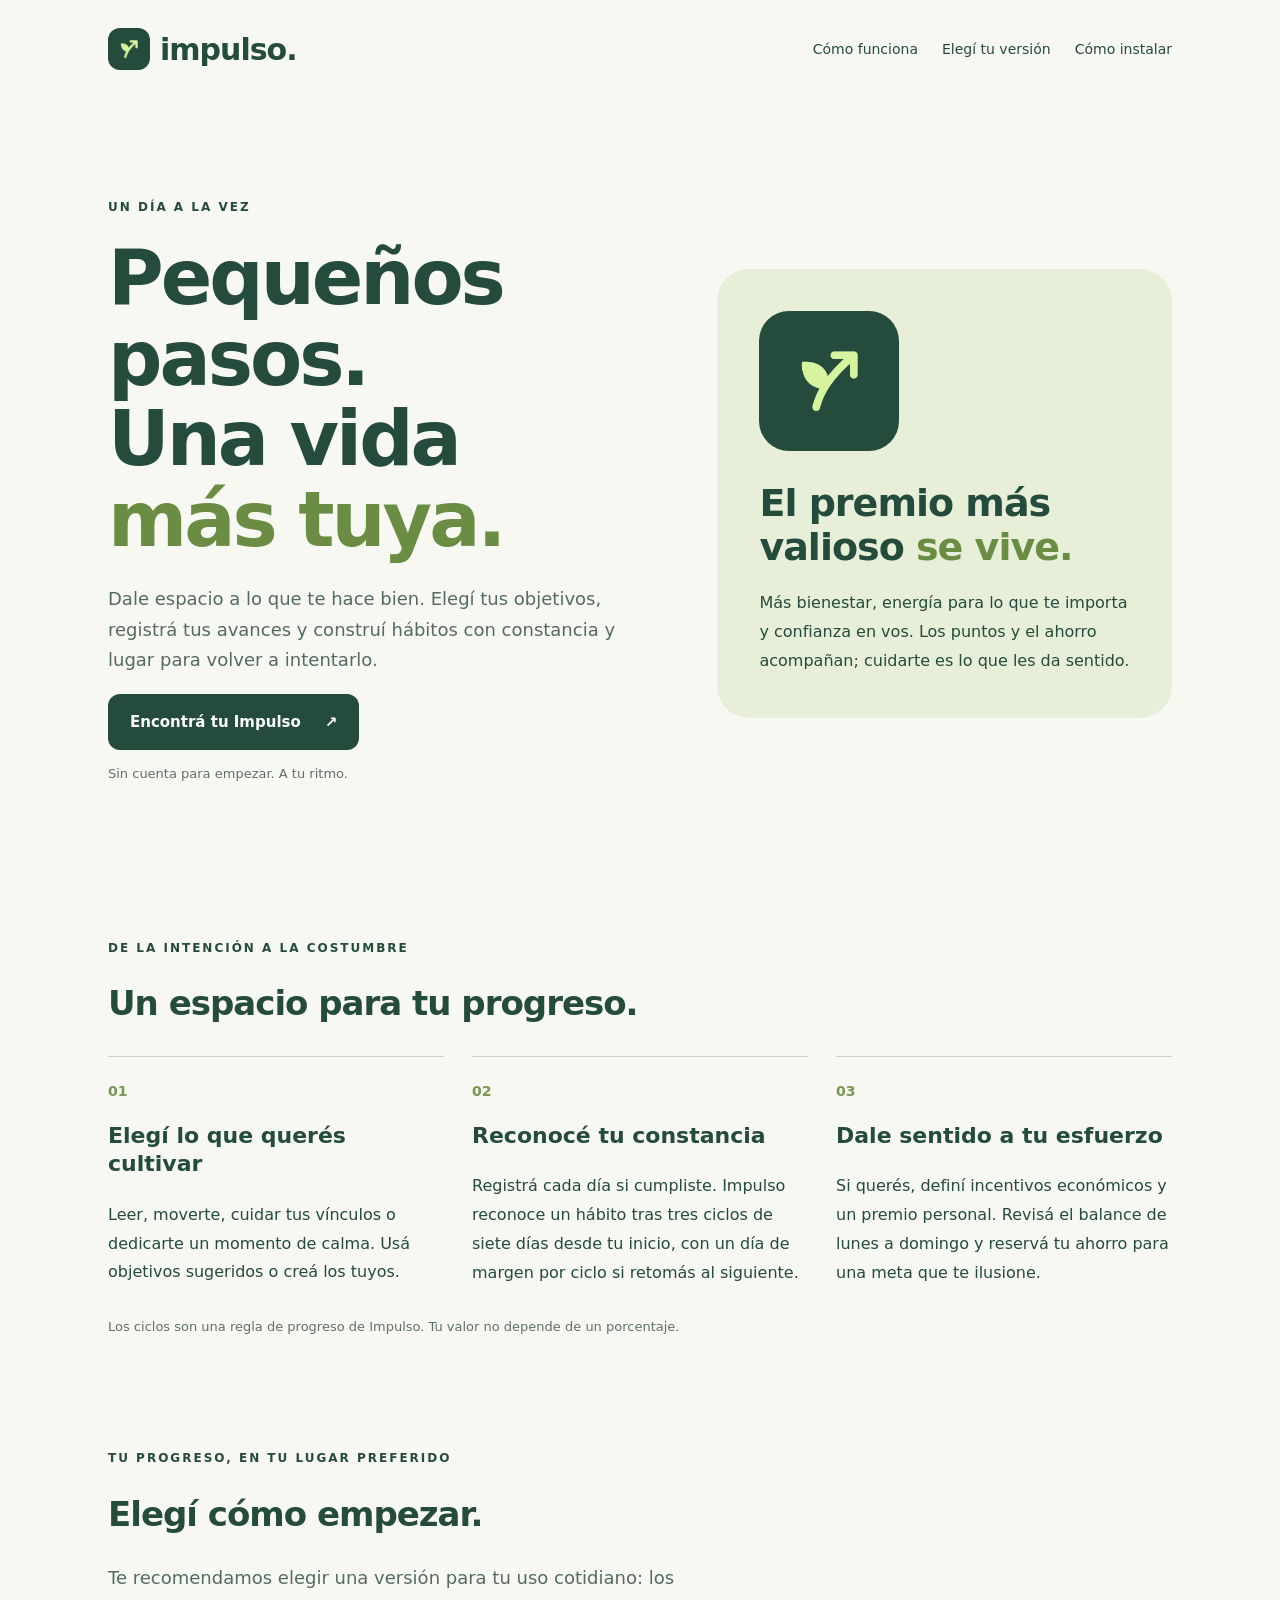
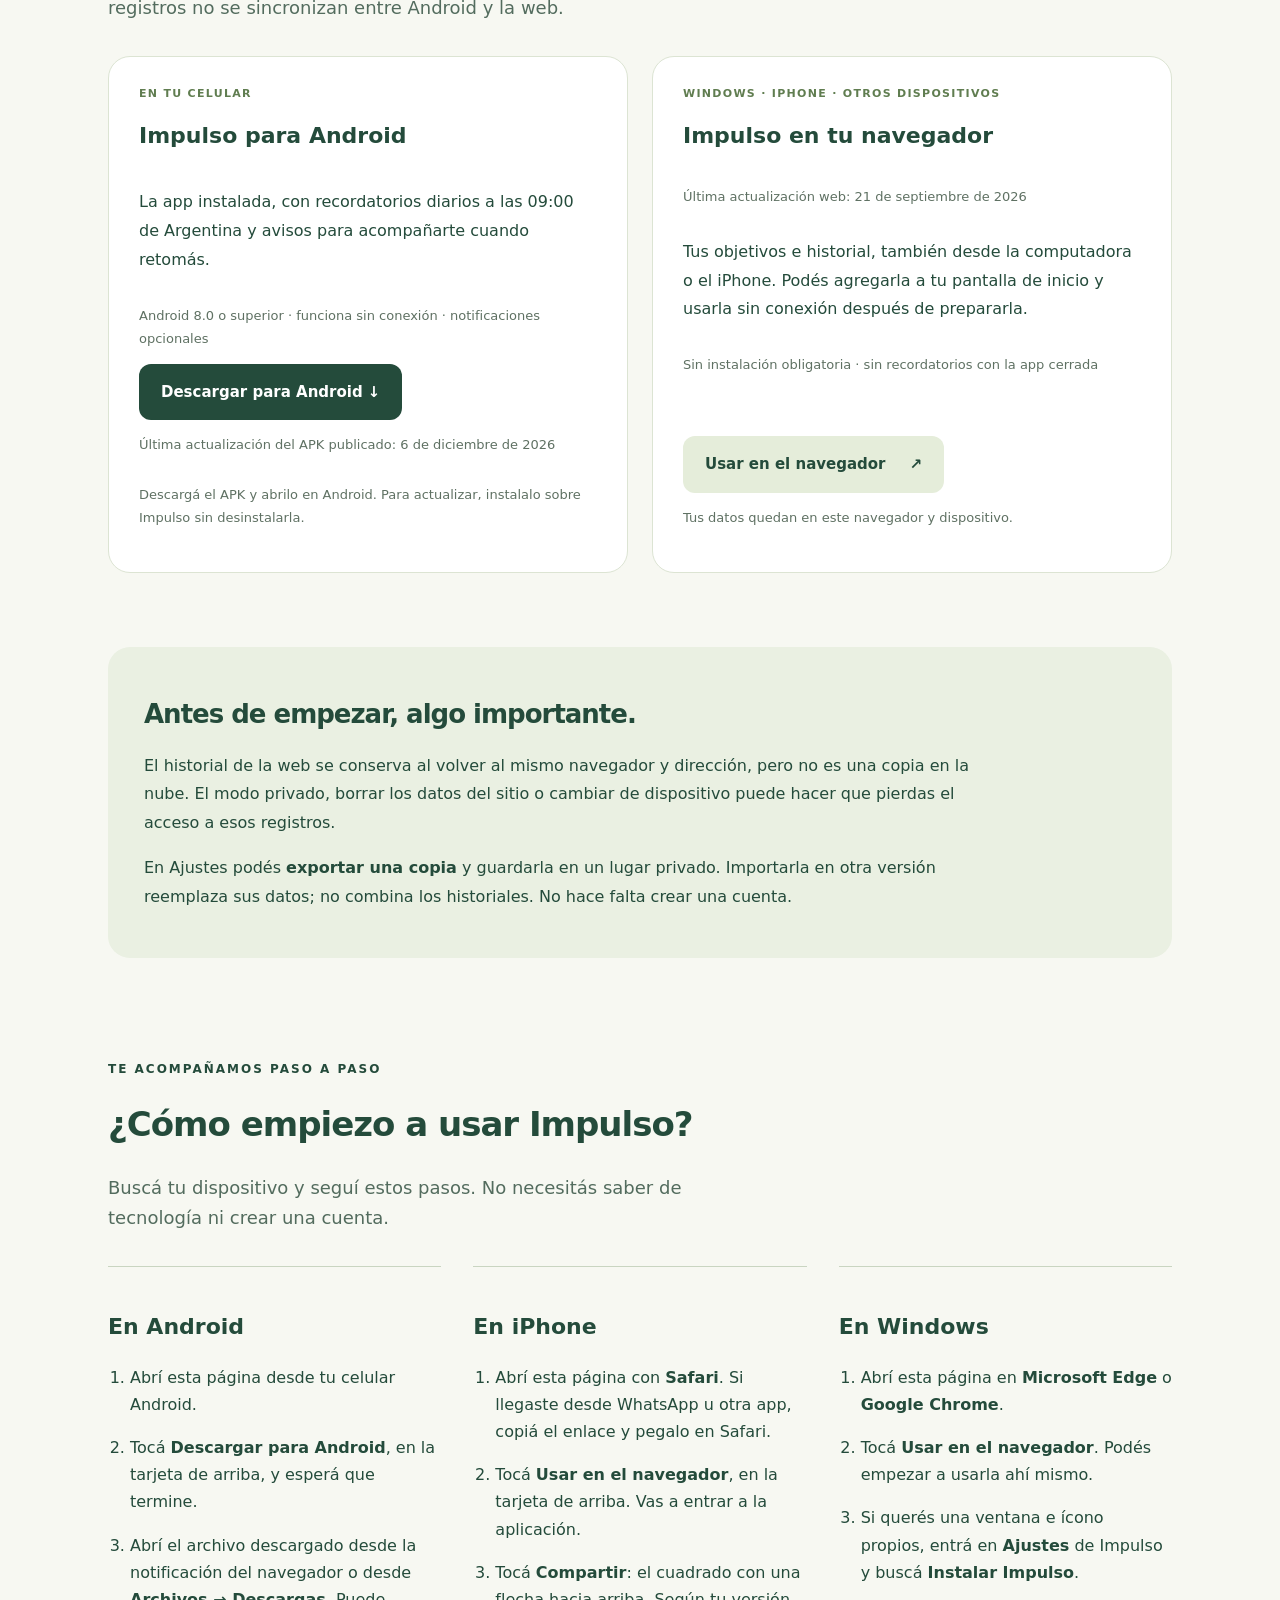
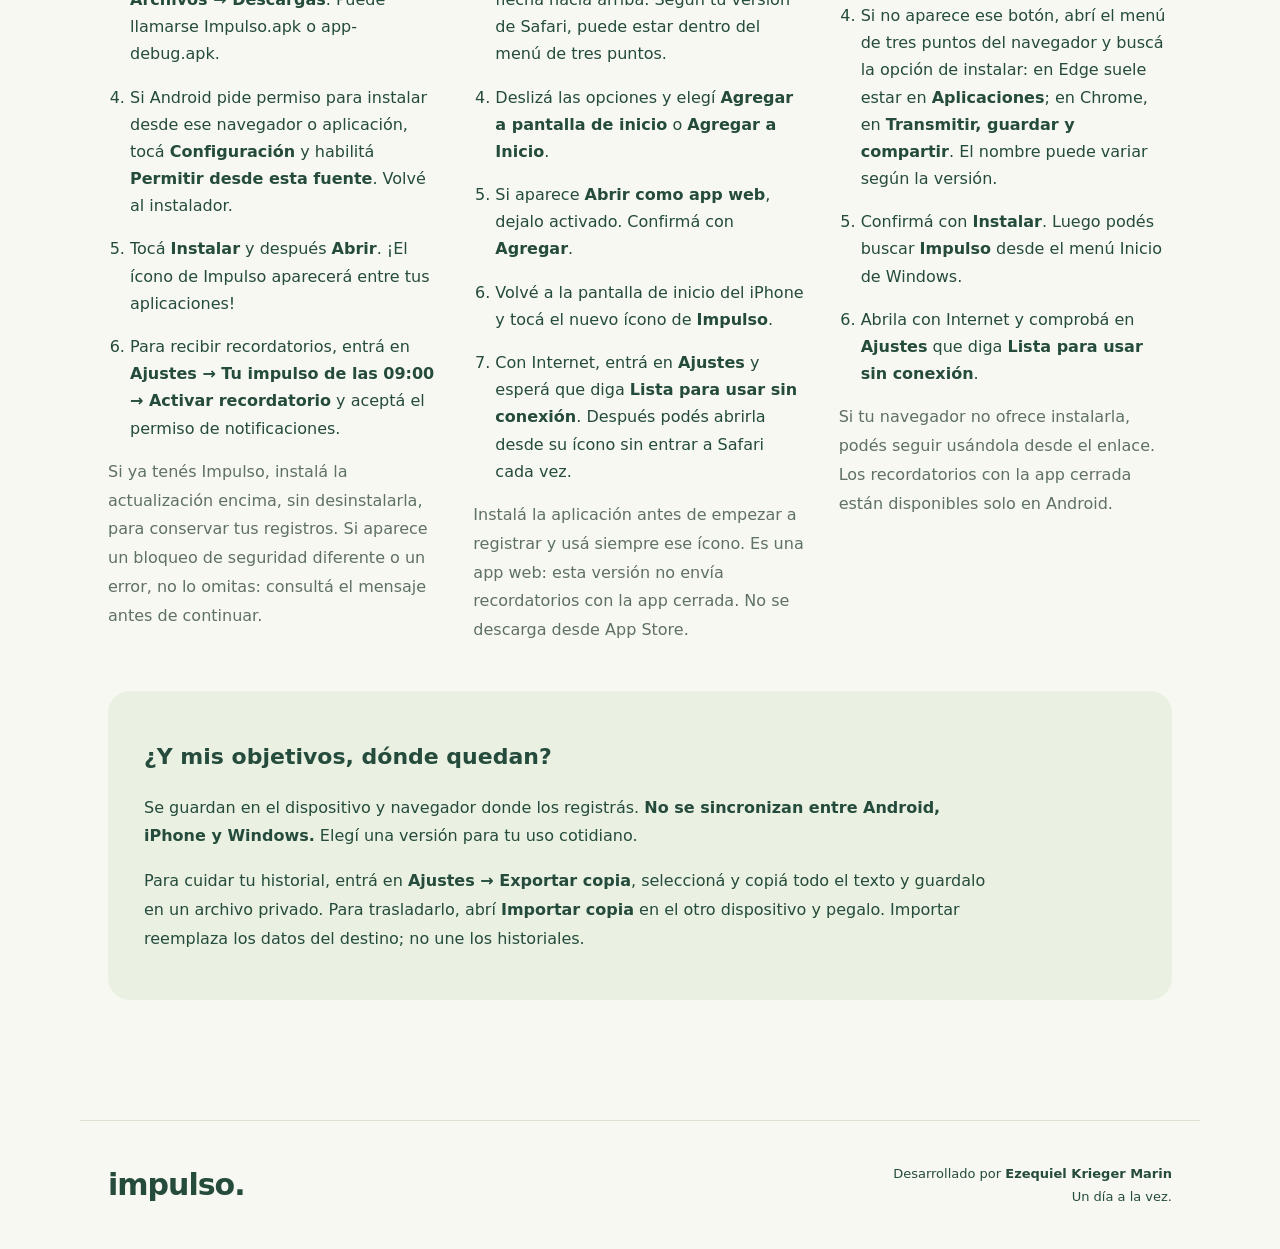
==== commit 07a340e2: "Add files via upload" ====
--- a/index.html
+++ b/index.html
@@ -3,10 +3,10 @@
 <body><header><a class="brand" href="./"><img src="./icon-192.png" alt="" width="42" height="42">impulso.</a><nav><a href="#como">Cómo funciona</a><a href="#elegi">Elegí tu versión</a><a href="#instalar">Cómo instalar</a></nav></header><main>
 <section class="hero"><div><p class="eyebrow">UN DÍA A LA VEZ</p><h1>Pequeños pasos.<br>Una vida<br><em>más tuya.</em></h1><p class="intro">Dale espacio a lo que te hace bien. Elegí tus objetivos, registrá tus avances y construí hábitos con constancia y lugar para volver a intentarlo.</p><a class="button primary" href="#elegi">Encontrá tu Impulso <span>↗</span></a><p class="micro">Sin cuenta para empezar. A tu ritmo.</p></div><aside class="message"><img src="./icon-512.png" alt="Brote y flecha de Impulso" width="140" height="140"><p>El premio más<br>valioso <em>se vive.</em></p><span>Más bienestar, energía para lo que te importa y confianza en vos. Los puntos y el ahorro acompañan; cuidarte es lo que les da sentido.</span></aside></section>
 <section id="como"><p class="eyebrow">DE LA INTENCIÓN A LA COSTUMBRE</p><h2>Un espacio para tu progreso.</h2><div class="features"><article><b>01</b><h3>Elegí lo que querés cultivar</h3><p>Leer, moverte, cuidar tus vínculos o dedicarte un momento de calma. Usá objetivos sugeridos o creá los tuyos.</p></article><article><b>02</b><h3>Reconocé tu constancia</h3><p>Registrá cada día si cumpliste. Impulso reconoce un hábito tras tres ciclos de siete días desde tu inicio, con un día de margen por ciclo si retomás al siguiente.</p></article><article><b>03</b><h3>Dale sentido a tu esfuerzo</h3><p>Si querés, definí incentivos económicos y un premio personal. Revisá el balance de lunes a domingo y reservá tu ahorro para una meta que te ilusione.</p></article></div><p class="micro">Los ciclos son una regla de progreso de Impulso. Tu valor no depende de un porcentaje.</p></section>
-<section id="elegi"><p class="eyebrow">TU PROGRESO, EN TU LUGAR PREFERIDO</p><h2>Elegí cómo empezar.</h2><p class="intro">Te recomendamos elegir una versión para tu uso cotidiano: los registros no se sincronizan entre Android y la web.</p><div class="versions"><article><span class="badge">EN TU CELULAR</span><h3>Impulso para Android</h3><p>La app instalada, con recordatorios diarios a las 20:00 de Argentina y avisos para acompañarte cuando retomás.</p><p class="micro">Android 8.0 o superior · funciona sin conexión · notificaciones opcionales</p><a id="apk" class="button primary" href="./downloads/app-debug.apk" download="Impulso.apk">Descargar para Android ↓</a><p id="apk-note" class="micro">Descargá el APK y abrilo en Android. Para actualizar, instalalo sobre Impulso sin desinstalarla.</p></article><article><span class="badge">WINDOWS · IPHONE · OTROS DISPOSITIVOS</span><h3>Impulso en tu navegador</h3><p>Tus objetivos e historial, también desde la computadora o el iPhone. Podés agregarla a tu pantalla de inicio y usarla sin conexión después de prepararla.</p><p class="micro">Sin instalación obligatoria · sin recordatorios con la app cerrada</p><a class="button secondary" href="./app.html">Usar en el navegador <span>↗</span></a><p class="micro">Tus datos quedan en este navegador y dispositivo.</p></article></div></section>
+<section id="elegi"><p class="eyebrow">TU PROGRESO, EN TU LUGAR PREFERIDO</p><h2>Elegí cómo empezar.</h2><p class="intro">Te recomendamos elegir una versión para tu uso cotidiano: los registros no se sincronizan entre Android y la web.</p><div class="versions"><article><span class="badge">EN TU CELULAR</span><h3>Impulso para Android</h3><p>La app instalada, con recordatorios diarios a las 09:00 de Argentina y avisos para acompañarte cuando retomás.</p><p class="micro">Android 8.0 o superior · funciona sin conexión · notificaciones opcionales</p><a id="apk" class="button primary" href="./downloads/app-debug.apk" download="Impulso.apk">Descargar para Android ↓</a><p class="micro" id="apk-updated">Última actualización Android: consultando el archivo publicado…</p><p id="apk-note" class="micro">Descargá el APK y abrilo en Android. Para actualizar, instalalo sobre Impulso sin desinstalarla.</p></article><article><span class="badge">WINDOWS · IPHONE · OTROS DISPOSITIVOS</span><h3>Impulso en tu navegador</h3><p class="micro">Última actualización web: <time datetime="2026-09-21">21 de septiembre de 2026</time></p><p>Tus objetivos e historial, también desde la computadora o el iPhone. Podés agregarla a tu pantalla de inicio y usarla sin conexión después de prepararla.</p><p class="micro">Sin instalación obligatoria · sin recordatorios con la app cerrada</p><a class="button secondary" href="./app.html">Usar en el navegador <span>↗</span></a><p class="micro">Tus datos quedan en este navegador y dispositivo.</p></article></div></section>
 <section class="privacy"><h2>Antes de empezar, algo importante.</h2><p>El historial de la web se conserva al volver al mismo navegador y dirección, pero no es una copia en la nube. El modo privado, borrar los datos del sitio o cambiar de dispositivo puede hacer que pierdas el acceso a esos registros.</p><p>En Ajustes podés <strong>exportar una copia</strong> y guardarla en un lugar privado. Importarla en otra versión reemplaza sus datos; no combina los historiales. No hace falta crear una cuenta.</p></section>
 <section id="instalar"><p class="eyebrow">TE ACOMPAÑAMOS PASO A PASO</p><h2>¿Cómo empiezo a usar Impulso?</h2><p class="intro">Buscá tu dispositivo y seguí estos pasos. No necesitás saber de tecnología ni crear una cuenta.</p><div class="features installation">
-<article><h3>En Android</h3><ol><li>Abrí esta página desde tu celular Android.</li><li>Tocá <strong>Descargar para Android</strong>, en la tarjeta de arriba, y esperá que termine.</li><li>Abrí el archivo descargado desde la notificación del navegador o desde <strong>Archivos → Descargas</strong>. Puede llamarse Impulso.apk o app-debug.apk.</li><li>Si Android pide permiso para instalar desde ese navegador o aplicación, tocá <strong>Configuración</strong> y habilitá <strong>Permitir desde esta fuente</strong>. Volvé al instalador.</li><li>Tocá <strong>Instalar</strong> y después <strong>Abrir</strong>. ¡El ícono de Impulso aparecerá entre tus aplicaciones!</li><li>Para recibir recordatorios, entrá en <strong>Ajustes → Tu impulso de las 20:00 → Activar recordatorio</strong> y aceptá el permiso de notificaciones.</li></ol><p class="micro">Si ya tenés Impulso, instalá la actualización encima, sin desinstalarla, para conservar tus registros. Si aparece un bloqueo de seguridad diferente o un error, no lo omitas: consultá el mensaje antes de continuar.</p></article>
+<article><h3>En Android</h3><ol><li>Abrí esta página desde tu celular Android.</li><li>Tocá <strong>Descargar para Android</strong>, en la tarjeta de arriba, y esperá que termine.</li><li>Abrí el archivo descargado desde la notificación del navegador o desde <strong>Archivos → Descargas</strong>. Puede llamarse Impulso.apk o app-debug.apk.</li><li>Si Android pide permiso para instalar desde ese navegador o aplicación, tocá <strong>Configuración</strong> y habilitá <strong>Permitir desde esta fuente</strong>. Volvé al instalador.</li><li>Tocá <strong>Instalar</strong> y después <strong>Abrir</strong>. ¡El ícono de Impulso aparecerá entre tus aplicaciones!</li><li>Para recibir recordatorios, entrá en <strong>Ajustes → Tu impulso de las 09:00 → Activar recordatorio</strong> y aceptá el permiso de notificaciones.</li></ol><p class="micro">Si ya tenés Impulso, instalá la actualización encima, sin desinstalarla, para conservar tus registros. Si aparece un bloqueo de seguridad diferente o un error, no lo omitas: consultá el mensaje antes de continuar.</p></article>
 <article><h3>En iPhone</h3><ol><li>Abrí esta página con <strong>Safari</strong>. Si llegaste desde WhatsApp u otra app, copiá el enlace y pegalo en Safari.</li><li>Tocá <strong>Usar en el navegador</strong>, en la tarjeta de arriba. Vas a entrar a la aplicación.</li><li>Tocá <strong>Compartir</strong>: el cuadrado con una flecha hacia arriba. Según tu versión de Safari, puede estar dentro del menú de tres puntos.</li><li>Deslizá las opciones y elegí <strong>Agregar a pantalla de inicio</strong> o <strong>Agregar a Inicio</strong>.</li><li>Si aparece <strong>Abrir como app web</strong>, dejalo activado. Confirmá con <strong>Agregar</strong>.</li><li>Volvé a la pantalla de inicio del iPhone y tocá el nuevo ícono de <strong>Impulso</strong>.</li><li>Con Internet, entrá en <strong>Ajustes</strong> y esperá que diga <strong>Lista para usar sin conexión</strong>. Después podés abrirla desde su ícono sin entrar a Safari cada vez.</li></ol><p class="micro">Instalá la aplicación antes de empezar a registrar y usá siempre ese ícono. Es una app web: esta versión no envía recordatorios con la app cerrada. No se descarga desde App Store.</p></article>
 <article><h3>En Windows</h3><ol><li>Abrí esta página en <strong>Microsoft Edge</strong> o <strong>Google Chrome</strong>.</li><li>Tocá <strong>Usar en el navegador</strong>. Podés empezar a usarla ahí mismo.</li><li>Si querés una ventana e ícono propios, entrá en <strong>Ajustes</strong> de Impulso y buscá <strong>Instalar Impulso</strong>.</li><li>Si no aparece ese botón, abrí el menú de tres puntos del navegador y buscá la opción de instalar: en Edge suele estar en <strong>Aplicaciones</strong>; en Chrome, en <strong>Transmitir, guardar y compartir</strong>. El nombre puede variar según la versión.</li><li>Confirmá con <strong>Instalar</strong>. Luego podés buscar <strong>Impulso</strong> desde el menú Inicio de Windows.</li><li>Abrila con Internet y comprobá en <strong>Ajustes</strong> que diga <strong>Lista para usar sin conexión</strong>.</li></ol><p class="micro">Si tu navegador no ofrece instalarla, podés seguir usándola desde el enlace. Los recordatorios con la app cerrada están disponibles solo en Android.</p></article>
 </div><div class="privacy"><h3>¿Y mis objetivos, dónde quedan?</h3><p>Se guardan en el dispositivo y navegador donde los registrás. <strong>No se sincronizan entre Android, iPhone y Windows.</strong> Elegí una versión para tu uso cotidiano.</p><p>Para cuidar tu historial, entrá en <strong>Ajustes → Exportar copia</strong>, seleccioná y copiá todo el texto y guardalo en un archivo privado. Para trasladarlo, abrí <strong>Importar copia</strong> en el otro dispositivo y pegalo. Importar reemplaza los datos del destino; no une los historiales.</p></div></section>
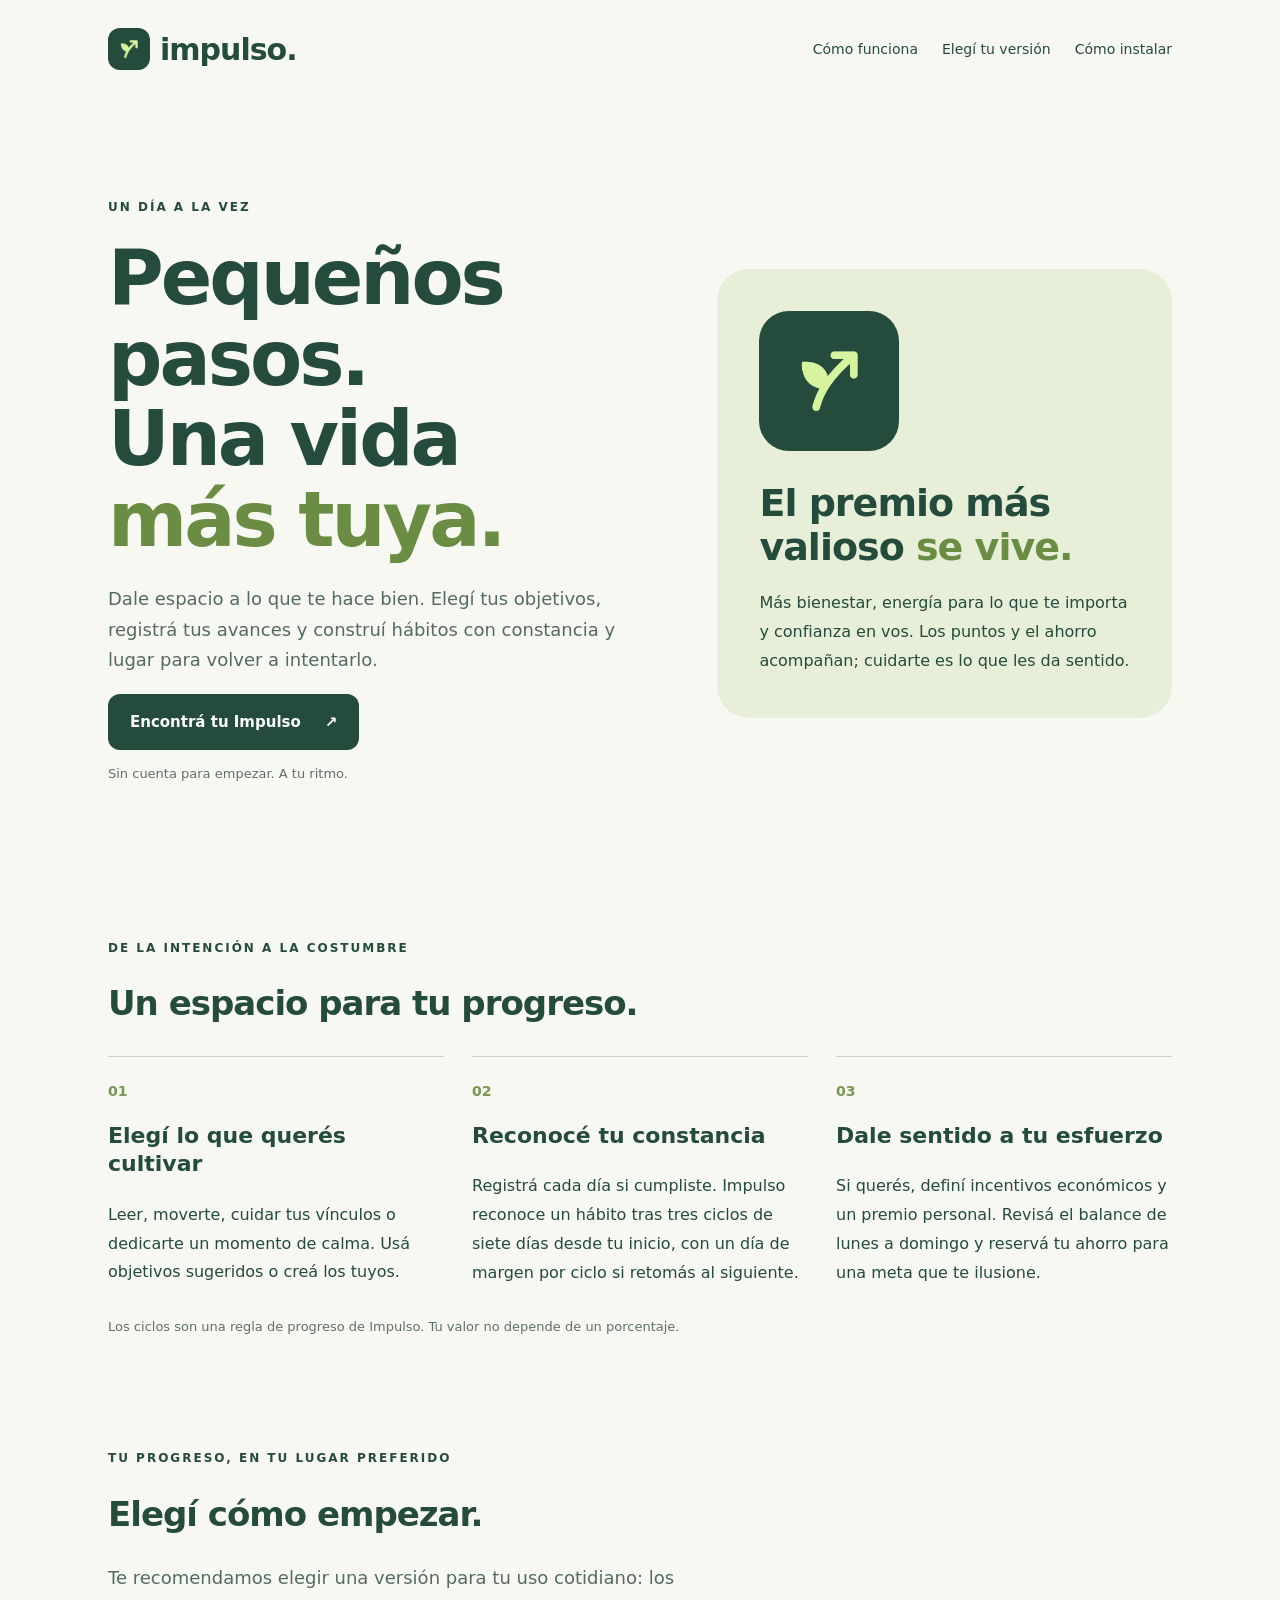
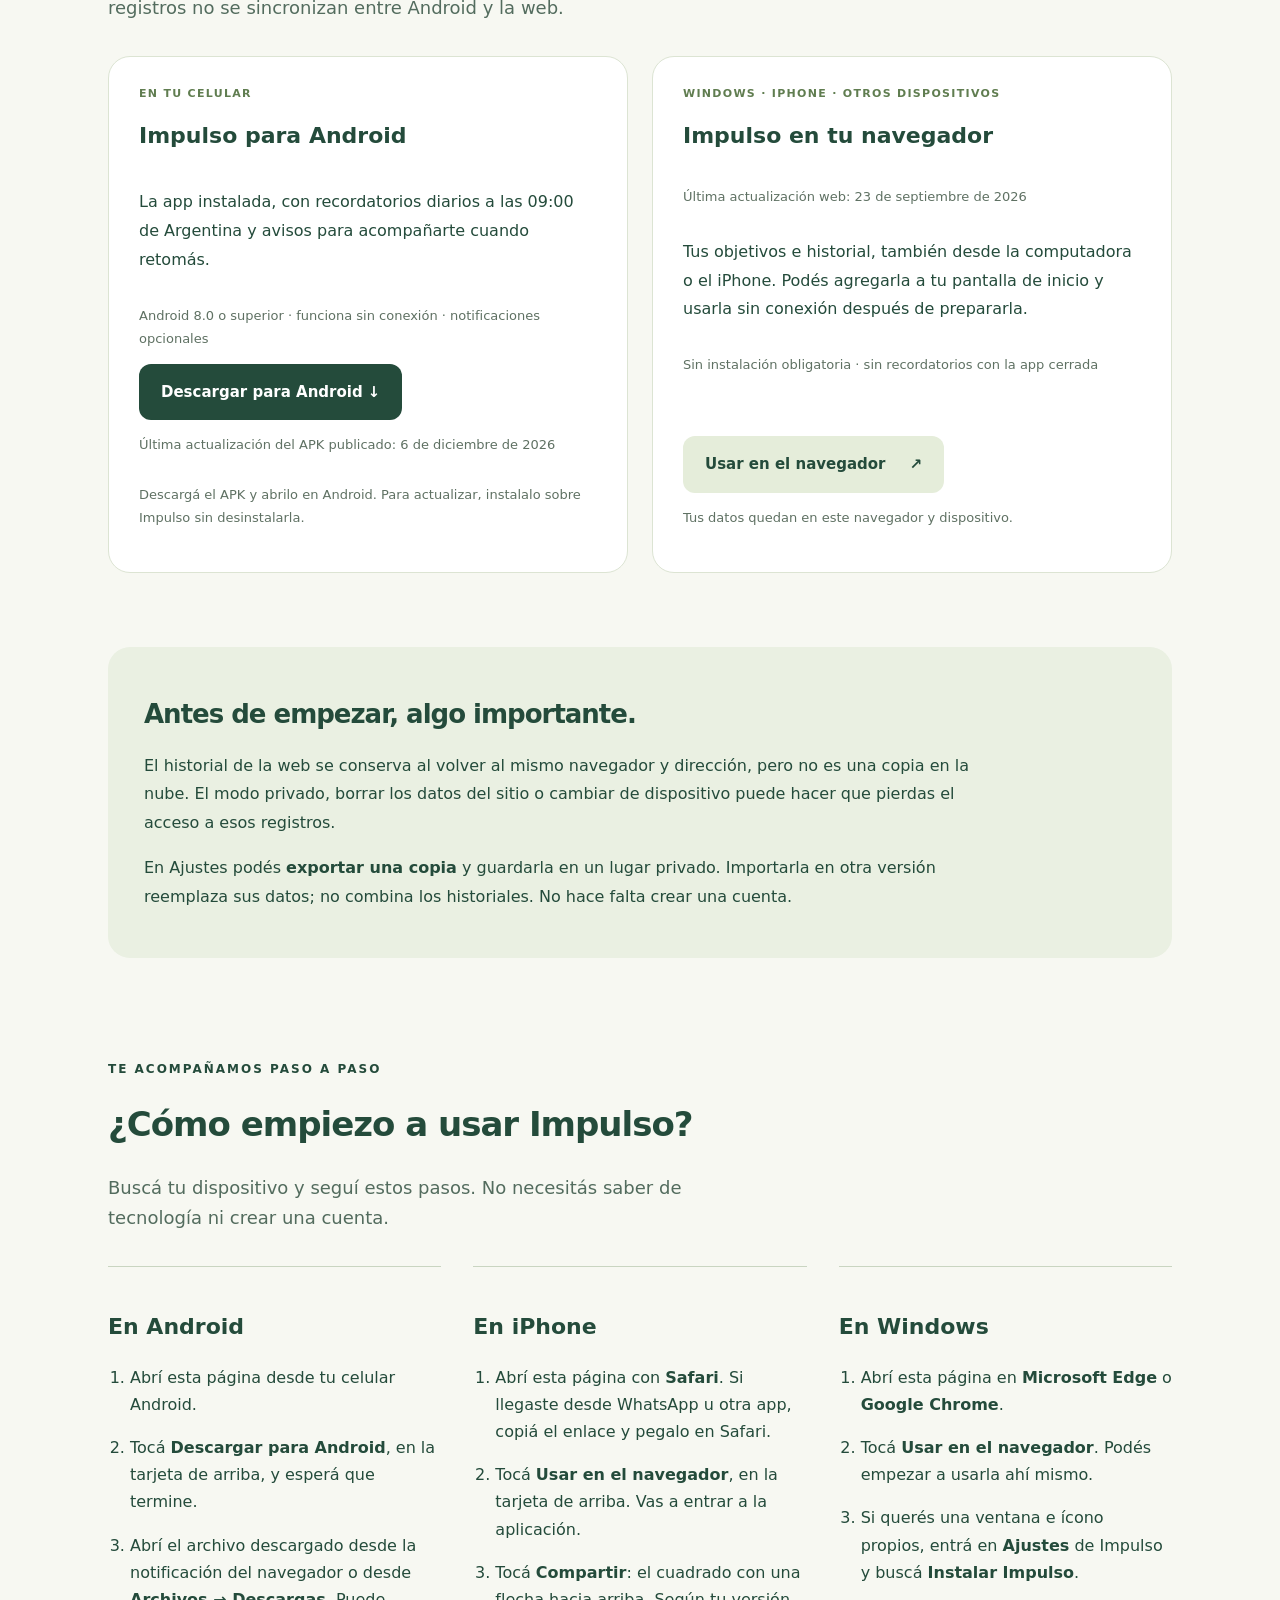
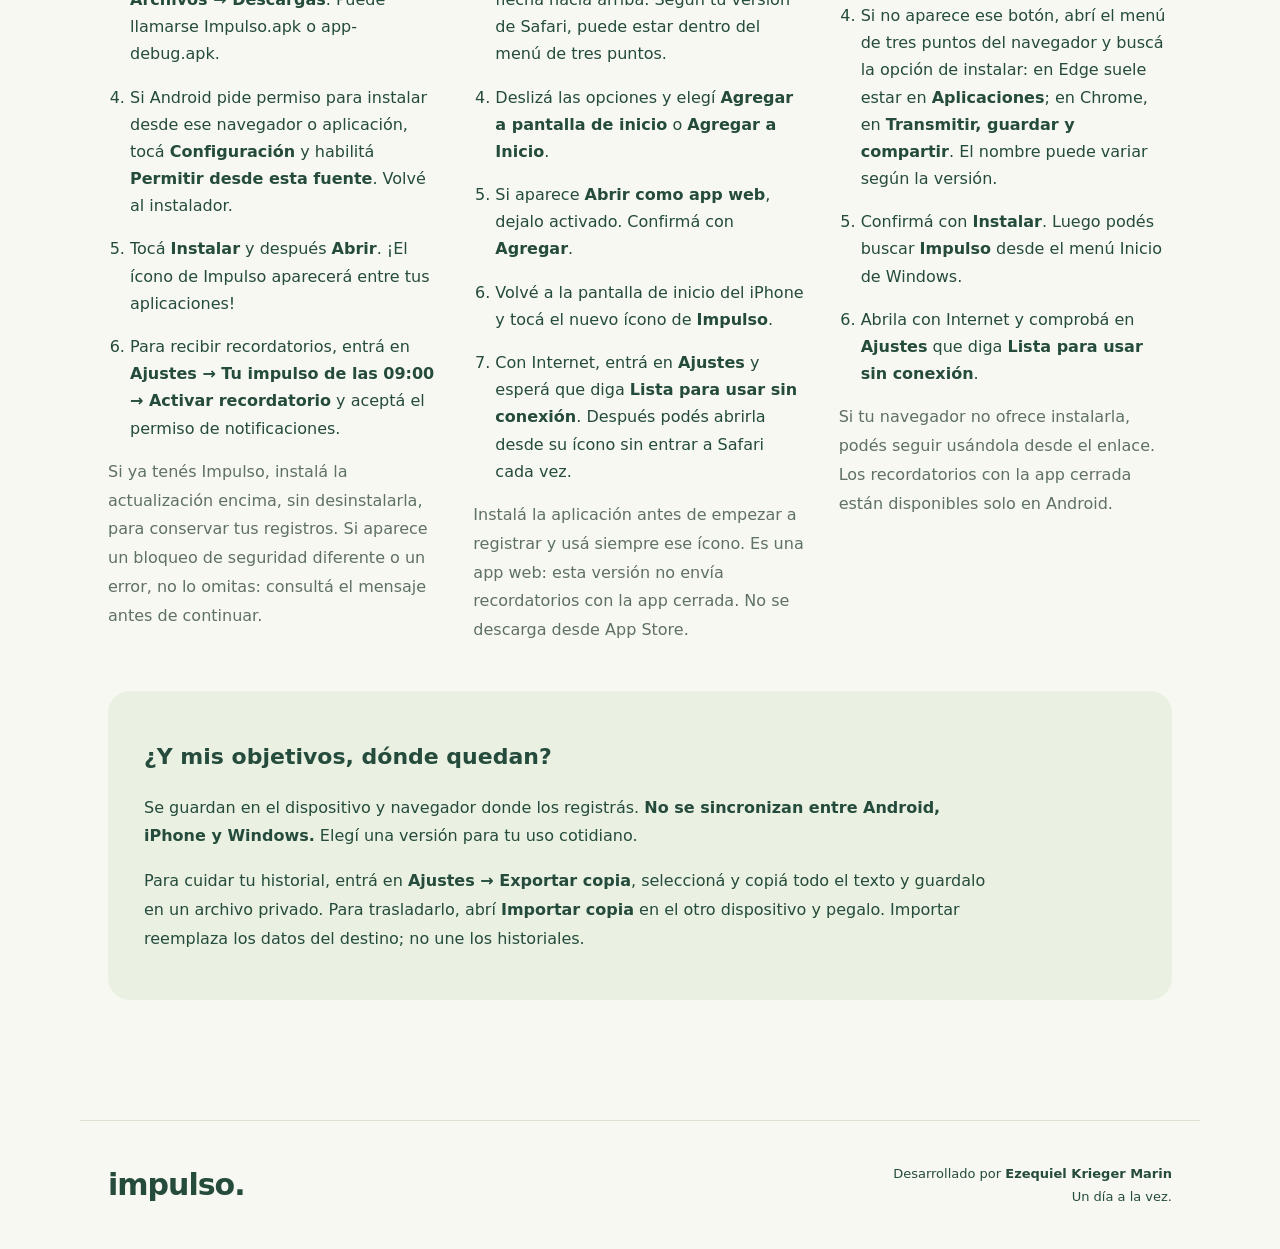
==== commit 599d8158: "Add files via upload" ====
--- a/index.html
+++ b/index.html
@@ -3,7 +3,7 @@
 <body><header><a class="brand" href="./"><img src="./icon-192.png" alt="" width="42" height="42">impulso.</a><nav><a href="#como">Cómo funciona</a><a href="#elegi">Elegí tu versión</a><a href="#instalar">Cómo instalar</a></nav></header><main>
 <section class="hero"><div><p class="eyebrow">UN DÍA A LA VEZ</p><h1>Pequeños pasos.<br>Una vida<br><em>más tuya.</em></h1><p class="intro">Dale espacio a lo que te hace bien. Elegí tus objetivos, registrá tus avances y construí hábitos con constancia y lugar para volver a intentarlo.</p><a class="button primary" href="#elegi">Encontrá tu Impulso <span>↗</span></a><p class="micro">Sin cuenta para empezar. A tu ritmo.</p></div><aside class="message"><img src="./icon-512.png" alt="Brote y flecha de Impulso" width="140" height="140"><p>El premio más<br>valioso <em>se vive.</em></p><span>Más bienestar, energía para lo que te importa y confianza en vos. Los puntos y el ahorro acompañan; cuidarte es lo que les da sentido.</span></aside></section>
 <section id="como"><p class="eyebrow">DE LA INTENCIÓN A LA COSTUMBRE</p><h2>Un espacio para tu progreso.</h2><div class="features"><article><b>01</b><h3>Elegí lo que querés cultivar</h3><p>Leer, moverte, cuidar tus vínculos o dedicarte un momento de calma. Usá objetivos sugeridos o creá los tuyos.</p></article><article><b>02</b><h3>Reconocé tu constancia</h3><p>Registrá cada día si cumpliste. Impulso reconoce un hábito tras tres ciclos de siete días desde tu inicio, con un día de margen por ciclo si retomás al siguiente.</p></article><article><b>03</b><h3>Dale sentido a tu esfuerzo</h3><p>Si querés, definí incentivos económicos y un premio personal. Revisá el balance de lunes a domingo y reservá tu ahorro para una meta que te ilusione.</p></article></div><p class="micro">Los ciclos son una regla de progreso de Impulso. Tu valor no depende de un porcentaje.</p></section>
-<section id="elegi"><p class="eyebrow">TU PROGRESO, EN TU LUGAR PREFERIDO</p><h2>Elegí cómo empezar.</h2><p class="intro">Te recomendamos elegir una versión para tu uso cotidiano: los registros no se sincronizan entre Android y la web.</p><div class="versions"><article><span class="badge">EN TU CELULAR</span><h3>Impulso para Android</h3><p>La app instalada, con recordatorios diarios a las 09:00 de Argentina y avisos para acompañarte cuando retomás.</p><p class="micro">Android 8.0 o superior · funciona sin conexión · notificaciones opcionales</p><a id="apk" class="button primary" href="./downloads/app-debug.apk" download="Impulso.apk">Descargar para Android ↓</a><p class="micro" id="apk-updated">Última actualización Android: consultando el archivo publicado…</p><p id="apk-note" class="micro">Descargá el APK y abrilo en Android. Para actualizar, instalalo sobre Impulso sin desinstalarla.</p></article><article><span class="badge">WINDOWS · IPHONE · OTROS DISPOSITIVOS</span><h3>Impulso en tu navegador</h3><p class="micro">Última actualización web: <time datetime="2026-09-21">21 de septiembre de 2026</time></p><p>Tus objetivos e historial, también desde la computadora o el iPhone. Podés agregarla a tu pantalla de inicio y usarla sin conexión después de prepararla.</p><p class="micro">Sin instalación obligatoria · sin recordatorios con la app cerrada</p><a class="button secondary" href="./app.html">Usar en el navegador <span>↗</span></a><p class="micro">Tus datos quedan en este navegador y dispositivo.</p></article></div></section>
+<section id="elegi"><p class="eyebrow">TU PROGRESO, EN TU LUGAR PREFERIDO</p><h2>Elegí cómo empezar.</h2><p class="intro">Te recomendamos elegir una versión para tu uso cotidiano: los registros no se sincronizan entre Android y la web.</p><div class="versions"><article><span class="badge">EN TU CELULAR</span><h3>Impulso para Android</h3><p>La app instalada, con recordatorios diarios a las 09:00 de Argentina y avisos para acompañarte cuando retomás.</p><p class="micro">Android 8.0 o superior · funciona sin conexión · notificaciones opcionales</p><a id="apk" class="button primary" href="./downloads/Impulso.apk" download="Impulso.apk">Descargar para Android ↓</a><p class="micro" id="apk-updated">Última actualización Android: consultando el archivo publicado…</p><p id="apk-note" class="micro">Descargá el APK y abrilo en Android. Para actualizar, instalalo sobre Impulso sin desinstalarla.</p></article><article><span class="badge">WINDOWS · IPHONE · OTROS DISPOSITIVOS</span><h3>Impulso en tu navegador</h3><p class="micro">Última actualización web: <time datetime="2026-09-21">23 de septiembre de 2026</time></p><p>Tus objetivos e historial, también desde la computadora o el iPhone. Podés agregarla a tu pantalla de inicio y usarla sin conexión después de prepararla.</p><p class="micro">Sin instalación obligatoria · sin recordatorios con la app cerrada</p><a class="button secondary" href="./app.html">Usar en el navegador <span>↗</span></a><p class="micro">Tus datos quedan en este navegador y dispositivo.</p></article></div></section>
 <section class="privacy"><h2>Antes de empezar, algo importante.</h2><p>El historial de la web se conserva al volver al mismo navegador y dirección, pero no es una copia en la nube. El modo privado, borrar los datos del sitio o cambiar de dispositivo puede hacer que pierdas el acceso a esos registros.</p><p>En Ajustes podés <strong>exportar una copia</strong> y guardarla en un lugar privado. Importarla en otra versión reemplaza sus datos; no combina los historiales. No hace falta crear una cuenta.</p></section>
 <section id="instalar"><p class="eyebrow">TE ACOMPAÑAMOS PASO A PASO</p><h2>¿Cómo empiezo a usar Impulso?</h2><p class="intro">Buscá tu dispositivo y seguí estos pasos. No necesitás saber de tecnología ni crear una cuenta.</p><div class="features installation">
 <article><h3>En Android</h3><ol><li>Abrí esta página desde tu celular Android.</li><li>Tocá <strong>Descargar para Android</strong>, en la tarjeta de arriba, y esperá que termine.</li><li>Abrí el archivo descargado desde la notificación del navegador o desde <strong>Archivos → Descargas</strong>. Puede llamarse Impulso.apk o app-debug.apk.</li><li>Si Android pide permiso para instalar desde ese navegador o aplicación, tocá <strong>Configuración</strong> y habilitá <strong>Permitir desde esta fuente</strong>. Volvé al instalador.</li><li>Tocá <strong>Instalar</strong> y después <strong>Abrir</strong>. ¡El ícono de Impulso aparecerá entre tus aplicaciones!</li><li>Para recibir recordatorios, entrá en <strong>Ajustes → Tu impulso de las 09:00 → Activar recordatorio</strong> y aceptá el permiso de notificaciones.</li></ol><p class="micro">Si ya tenés Impulso, instalá la actualización encima, sin desinstalarla, para conservar tus registros. Si aparece un bloqueo de seguridad diferente o un error, no lo omitas: consultá el mensaje antes de continuar.</p></article>
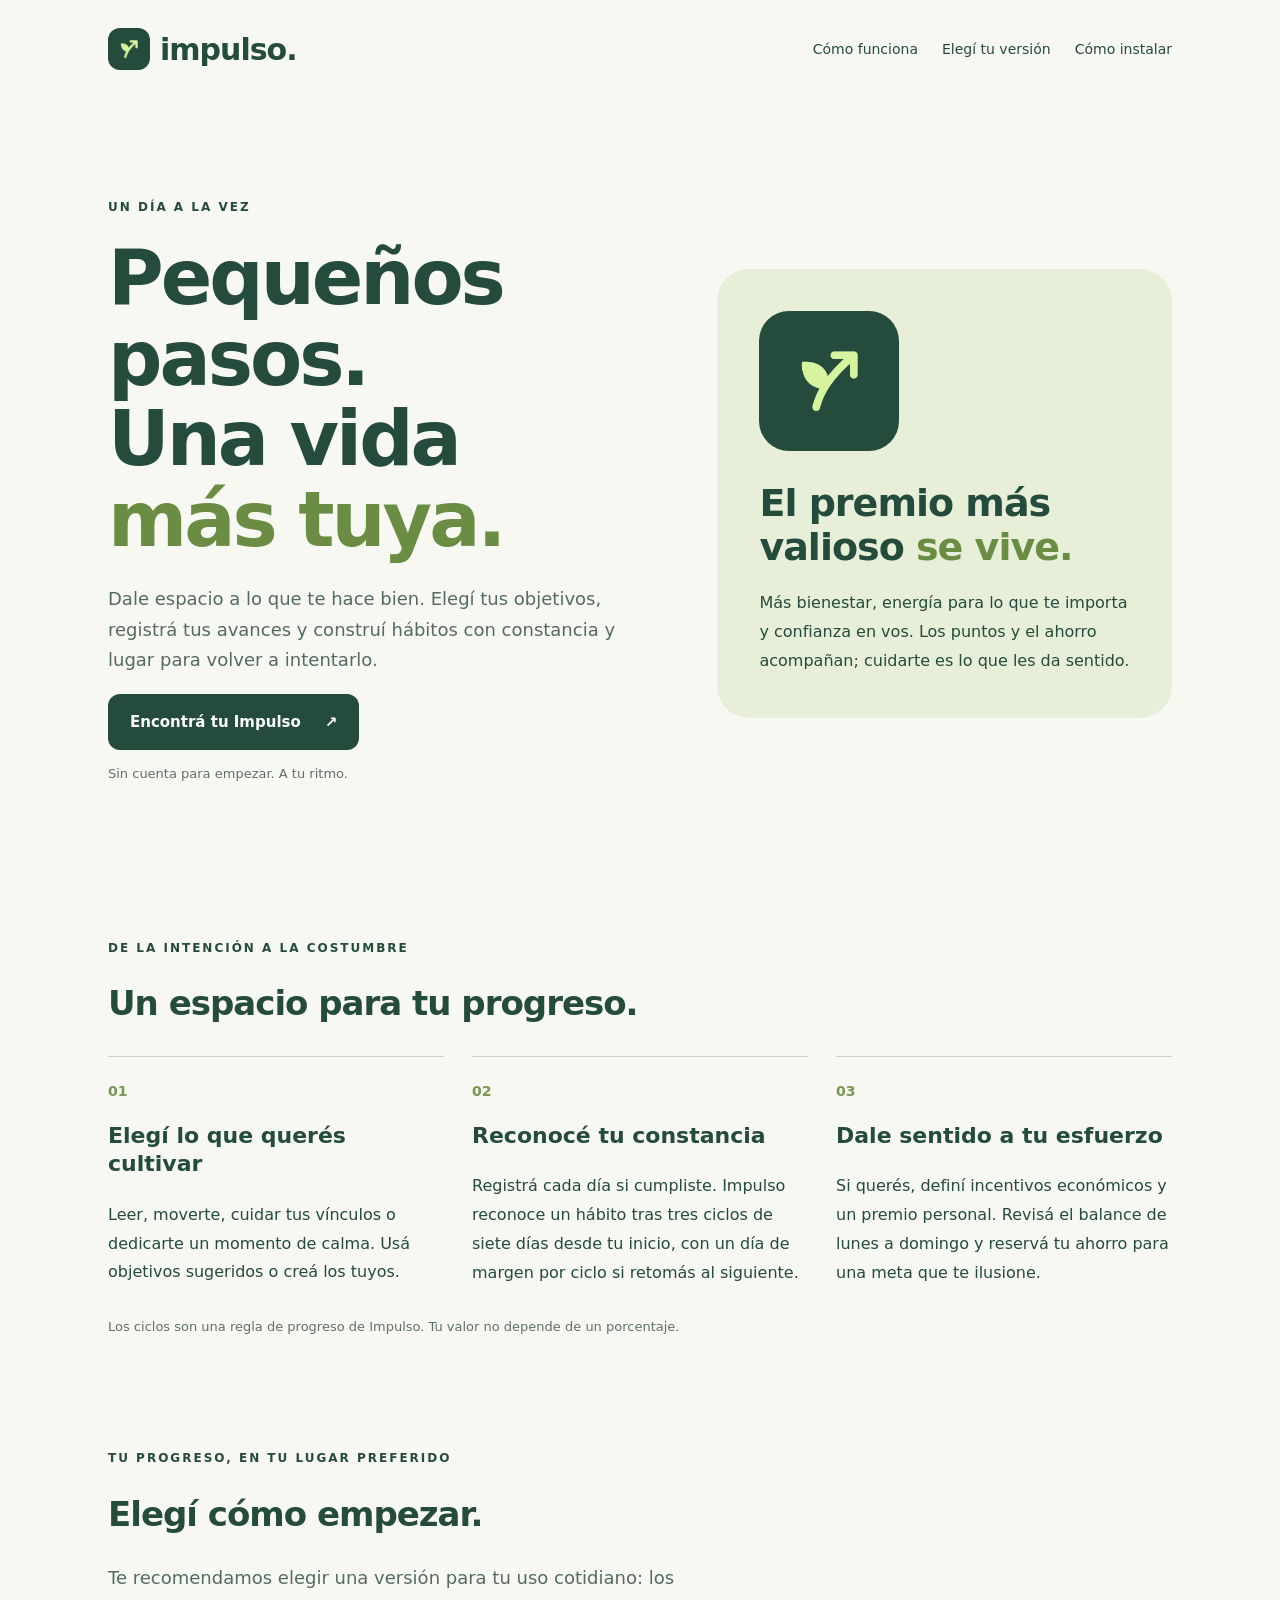
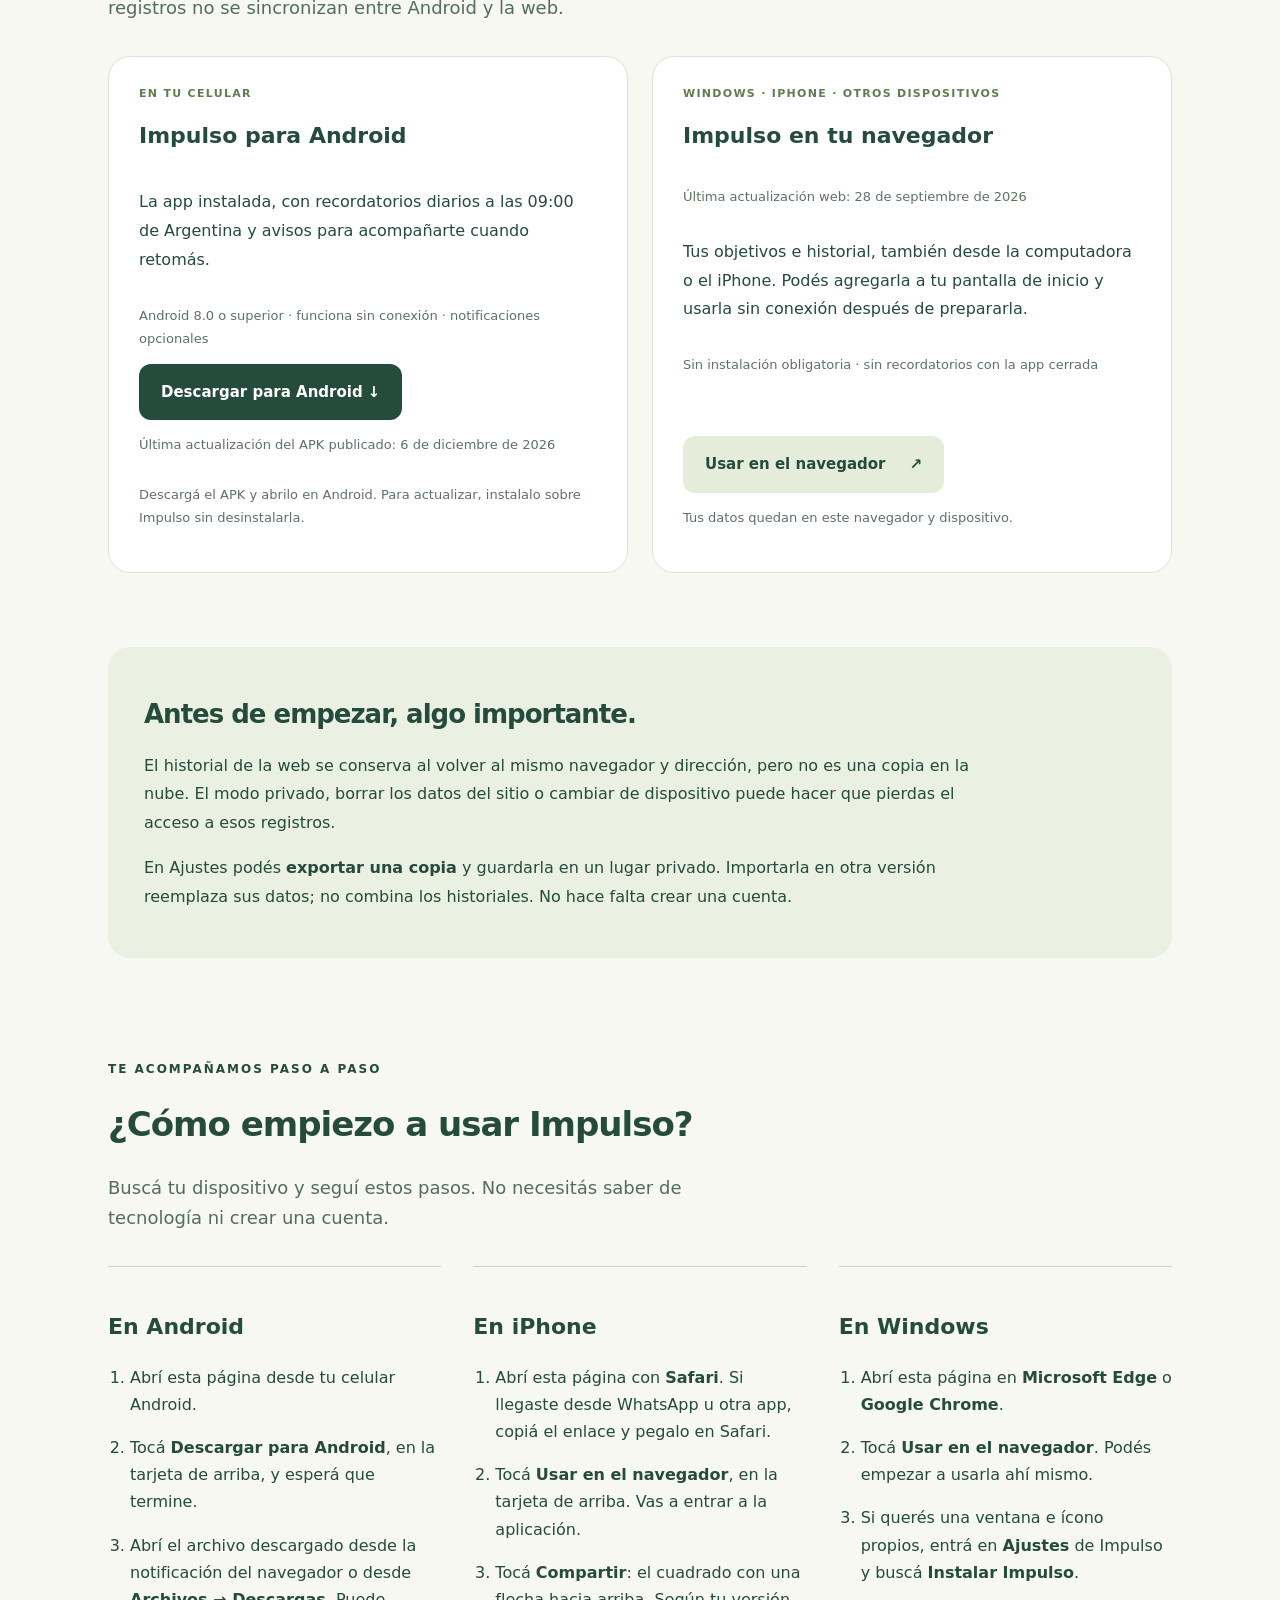
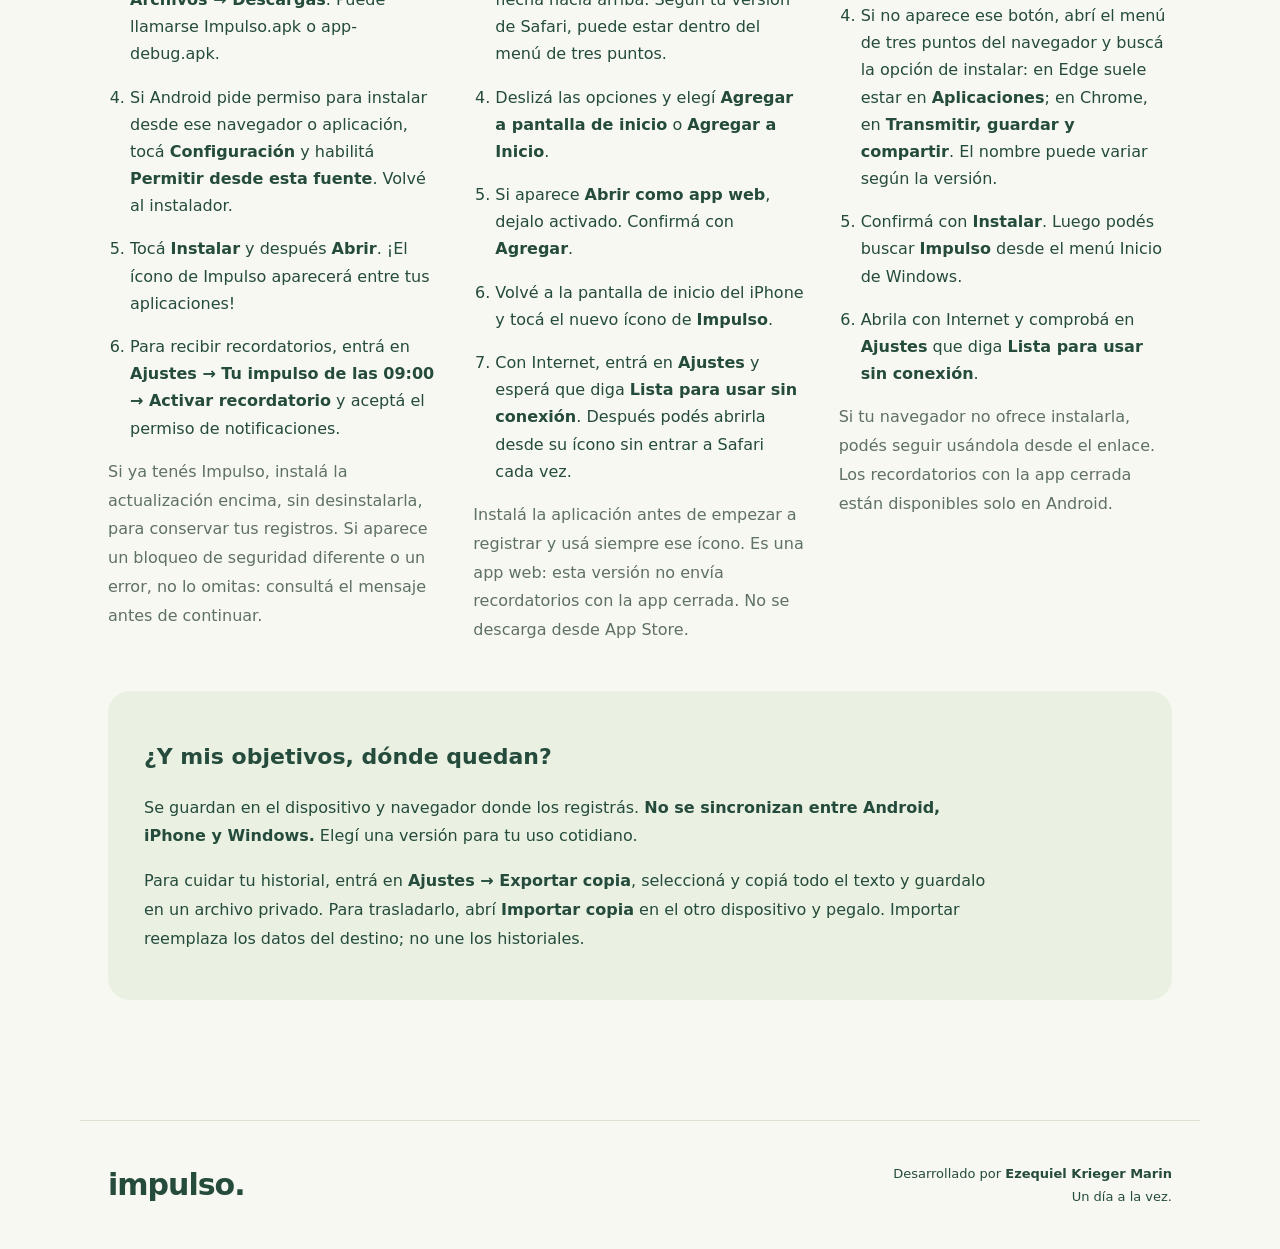
==== commit 930707fd: "Add files via upload" ====
--- a/index.html
+++ b/index.html
@@ -3,7 +3,7 @@
 <body><header><a class="brand" href="./"><img src="./icon-192.png" alt="" width="42" height="42">impulso.</a><nav><a href="#como">Cómo funciona</a><a href="#elegi">Elegí tu versión</a><a href="#instalar">Cómo instalar</a></nav></header><main>
 <section class="hero"><div><p class="eyebrow">UN DÍA A LA VEZ</p><h1>Pequeños pasos.<br>Una vida<br><em>más tuya.</em></h1><p class="intro">Dale espacio a lo que te hace bien. Elegí tus objetivos, registrá tus avances y construí hábitos con constancia y lugar para volver a intentarlo.</p><a class="button primary" href="#elegi">Encontrá tu Impulso <span>↗</span></a><p class="micro">Sin cuenta para empezar. A tu ritmo.</p></div><aside class="message"><img src="./icon-512.png" alt="Brote y flecha de Impulso" width="140" height="140"><p>El premio más<br>valioso <em>se vive.</em></p><span>Más bienestar, energía para lo que te importa y confianza en vos. Los puntos y el ahorro acompañan; cuidarte es lo que les da sentido.</span></aside></section>
 <section id="como"><p class="eyebrow">DE LA INTENCIÓN A LA COSTUMBRE</p><h2>Un espacio para tu progreso.</h2><div class="features"><article><b>01</b><h3>Elegí lo que querés cultivar</h3><p>Leer, moverte, cuidar tus vínculos o dedicarte un momento de calma. Usá objetivos sugeridos o creá los tuyos.</p></article><article><b>02</b><h3>Reconocé tu constancia</h3><p>Registrá cada día si cumpliste. Impulso reconoce un hábito tras tres ciclos de siete días desde tu inicio, con un día de margen por ciclo si retomás al siguiente.</p></article><article><b>03</b><h3>Dale sentido a tu esfuerzo</h3><p>Si querés, definí incentivos económicos y un premio personal. Revisá el balance de lunes a domingo y reservá tu ahorro para una meta que te ilusione.</p></article></div><p class="micro">Los ciclos son una regla de progreso de Impulso. Tu valor no depende de un porcentaje.</p></section>
-<section id="elegi"><p class="eyebrow">TU PROGRESO, EN TU LUGAR PREFERIDO</p><h2>Elegí cómo empezar.</h2><p class="intro">Te recomendamos elegir una versión para tu uso cotidiano: los registros no se sincronizan entre Android y la web.</p><div class="versions"><article><span class="badge">EN TU CELULAR</span><h3>Impulso para Android</h3><p>La app instalada, con recordatorios diarios a las 09:00 de Argentina y avisos para acompañarte cuando retomás.</p><p class="micro">Android 8.0 o superior · funciona sin conexión · notificaciones opcionales</p><a id="apk" class="button primary" href="./downloads/Impulso.apk" download="Impulso.apk">Descargar para Android ↓</a><p class="micro" id="apk-updated">Última actualización Android: consultando el archivo publicado…</p><p id="apk-note" class="micro">Descargá el APK y abrilo en Android. Para actualizar, instalalo sobre Impulso sin desinstalarla.</p></article><article><span class="badge">WINDOWS · IPHONE · OTROS DISPOSITIVOS</span><h3>Impulso en tu navegador</h3><p class="micro">Última actualización web: <time datetime="2026-09-21">23 de septiembre de 2026</time></p><p>Tus objetivos e historial, también desde la computadora o el iPhone. Podés agregarla a tu pantalla de inicio y usarla sin conexión después de prepararla.</p><p class="micro">Sin instalación obligatoria · sin recordatorios con la app cerrada</p><a class="button secondary" href="./app.html">Usar en el navegador <span>↗</span></a><p class="micro">Tus datos quedan en este navegador y dispositivo.</p></article></div></section>
+<section id="elegi"><p class="eyebrow">TU PROGRESO, EN TU LUGAR PREFERIDO</p><h2>Elegí cómo empezar.</h2><p class="intro">Te recomendamos elegir una versión para tu uso cotidiano: los registros no se sincronizan entre Android y la web.</p><div class="versions"><article><span class="badge">EN TU CELULAR</span><h3>Impulso para Android</h3><p>La app instalada, con recordatorios diarios a las 09:00 de Argentina y avisos para acompañarte cuando retomás.</p><p class="micro">Android 8.0 o superior · funciona sin conexión · notificaciones opcionales</p><a id="apk" class="button primary" href="./downloads/Impulso.apk" download="Impulso.apk">Descargar para Android ↓</a><p class="micro" id="apk-updated">Última actualización Android: consultando el archivo publicado…</p><p id="apk-note" class="micro">Descargá el APK y abrilo en Android. Para actualizar, instalalo sobre Impulso sin desinstalarla.</p></article><article><span class="badge">WINDOWS · IPHONE · OTROS DISPOSITIVOS</span><h3>Impulso en tu navegador</h3><p class="micro">Última actualización web: <time datetime="2026-09-21">28 de septiembre de 2026</time></p><p>Tus objetivos e historial, también desde la computadora o el iPhone. Podés agregarla a tu pantalla de inicio y usarla sin conexión después de prepararla.</p><p class="micro">Sin instalación obligatoria · sin recordatorios con la app cerrada</p><a class="button secondary" href="./app.html">Usar en el navegador <span>↗</span></a><p class="micro">Tus datos quedan en este navegador y dispositivo.</p></article></div></section>
 <section class="privacy"><h2>Antes de empezar, algo importante.</h2><p>El historial de la web se conserva al volver al mismo navegador y dirección, pero no es una copia en la nube. El modo privado, borrar los datos del sitio o cambiar de dispositivo puede hacer que pierdas el acceso a esos registros.</p><p>En Ajustes podés <strong>exportar una copia</strong> y guardarla en un lugar privado. Importarla en otra versión reemplaza sus datos; no combina los historiales. No hace falta crear una cuenta.</p></section>
 <section id="instalar"><p class="eyebrow">TE ACOMPAÑAMOS PASO A PASO</p><h2>¿Cómo empiezo a usar Impulso?</h2><p class="intro">Buscá tu dispositivo y seguí estos pasos. No necesitás saber de tecnología ni crear una cuenta.</p><div class="features installation">
 <article><h3>En Android</h3><ol><li>Abrí esta página desde tu celular Android.</li><li>Tocá <strong>Descargar para Android</strong>, en la tarjeta de arriba, y esperá que termine.</li><li>Abrí el archivo descargado desde la notificación del navegador o desde <strong>Archivos → Descargas</strong>. Puede llamarse Impulso.apk o app-debug.apk.</li><li>Si Android pide permiso para instalar desde ese navegador o aplicación, tocá <strong>Configuración</strong> y habilitá <strong>Permitir desde esta fuente</strong>. Volvé al instalador.</li><li>Tocá <strong>Instalar</strong> y después <strong>Abrir</strong>. ¡El ícono de Impulso aparecerá entre tus aplicaciones!</li><li>Para recibir recordatorios, entrá en <strong>Ajustes → Tu impulso de las 09:00 → Activar recordatorio</strong> y aceptá el permiso de notificaciones.</li></ol><p class="micro">Si ya tenés Impulso, instalá la actualización encima, sin desinstalarla, para conservar tus registros. Si aparece un bloqueo de seguridad diferente o un error, no lo omitas: consultá el mensaje antes de continuar.</p></article>
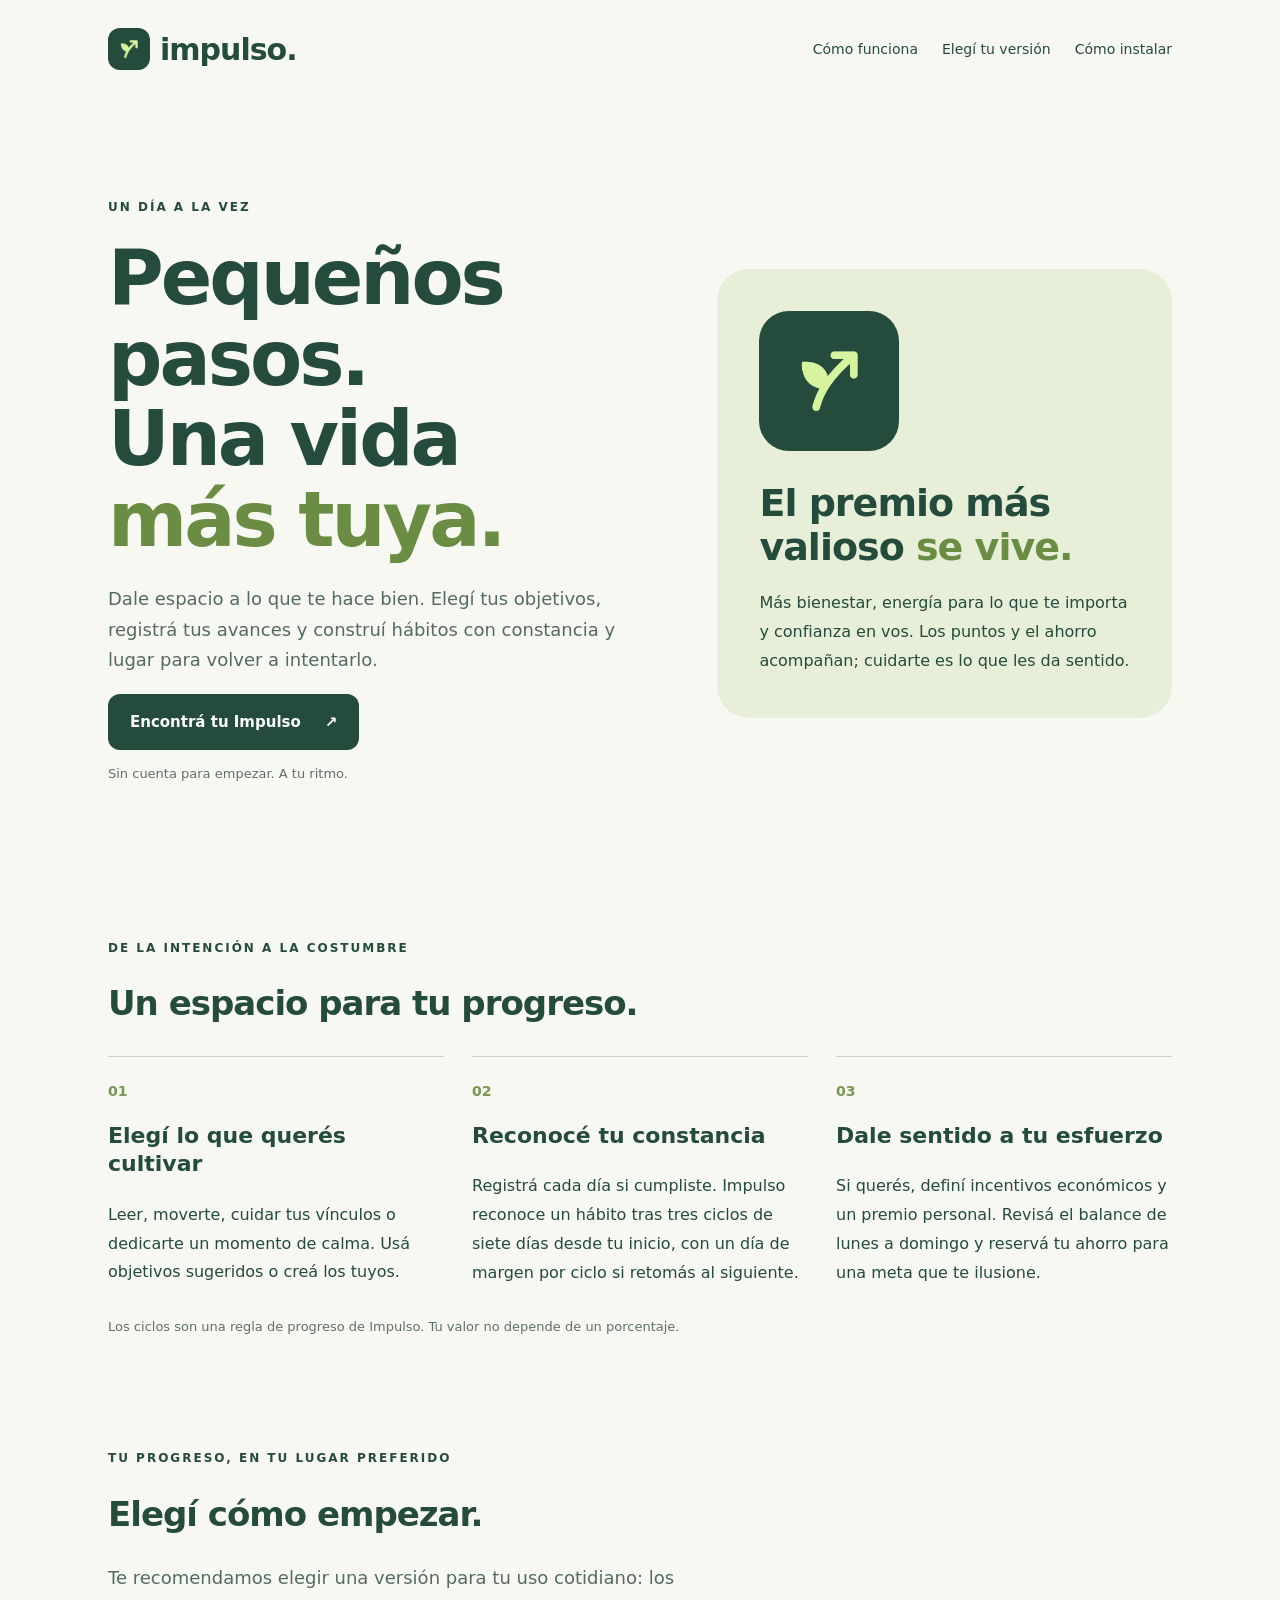
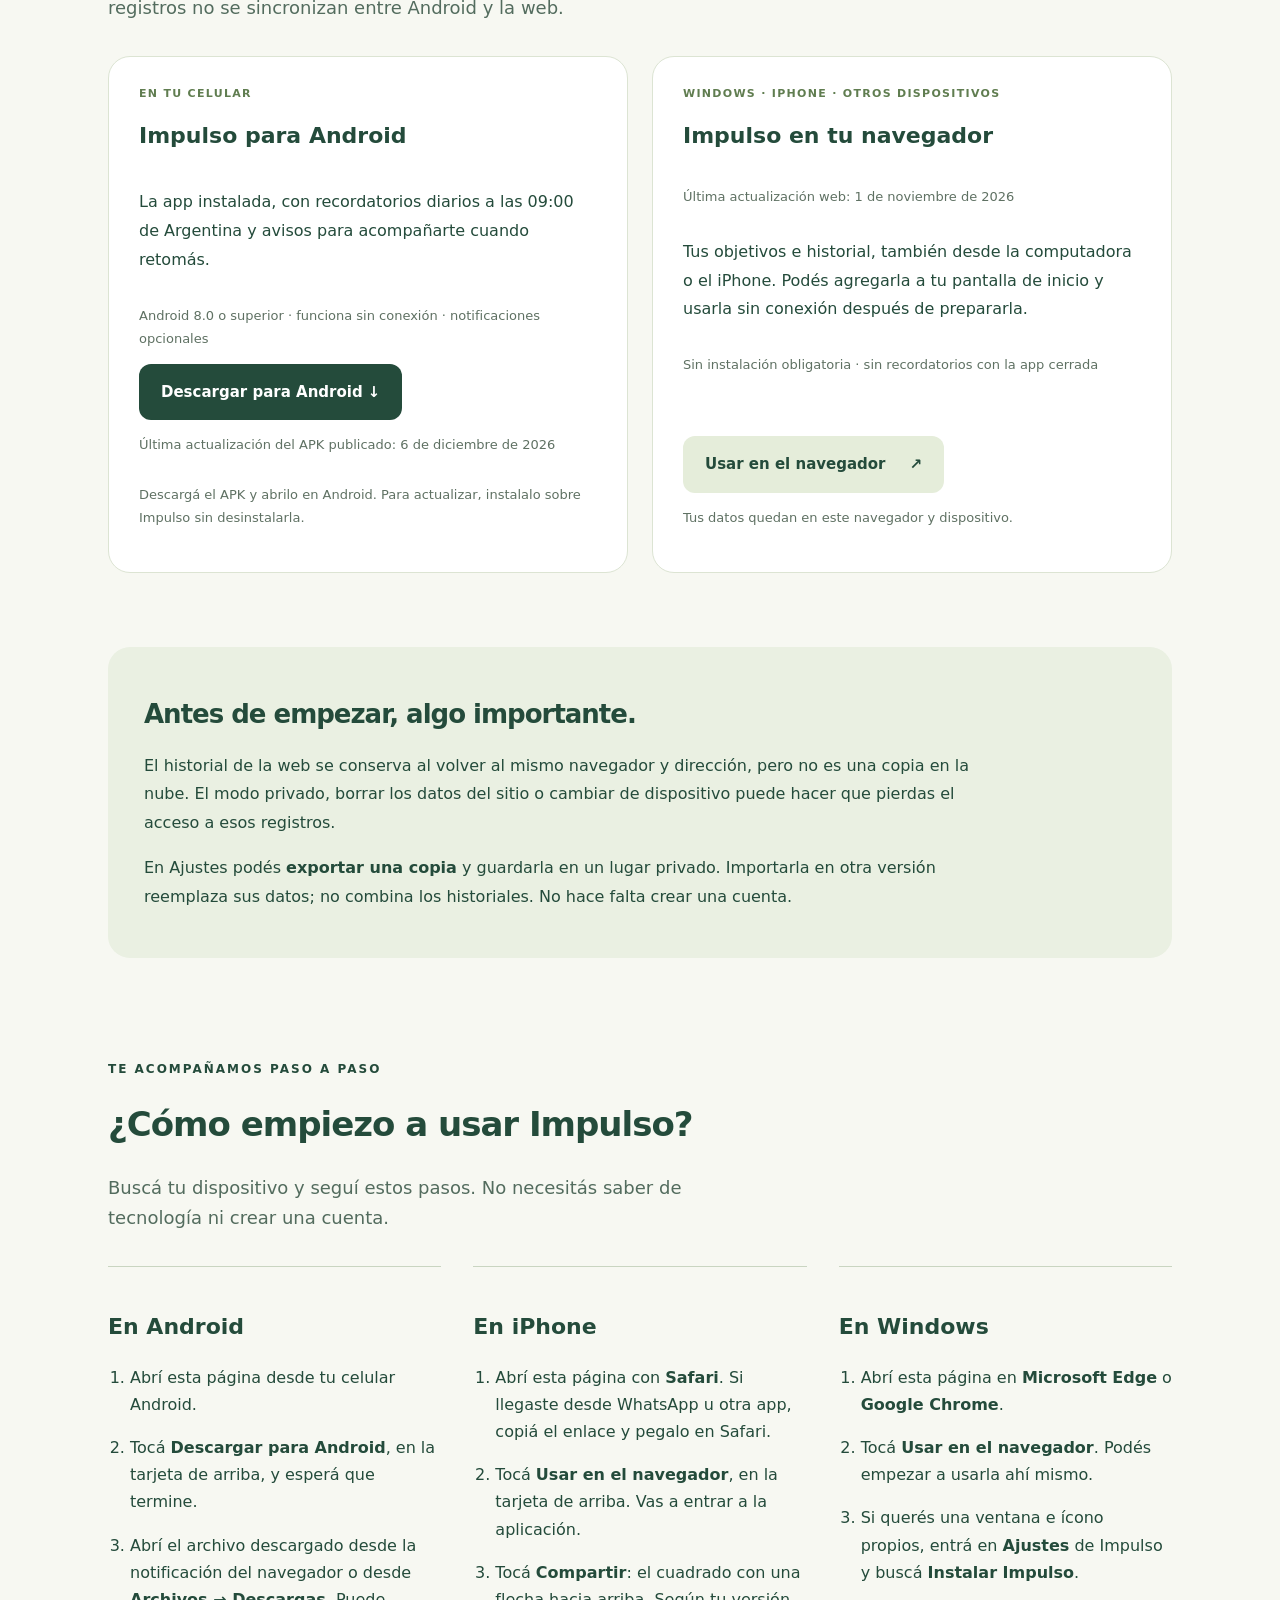
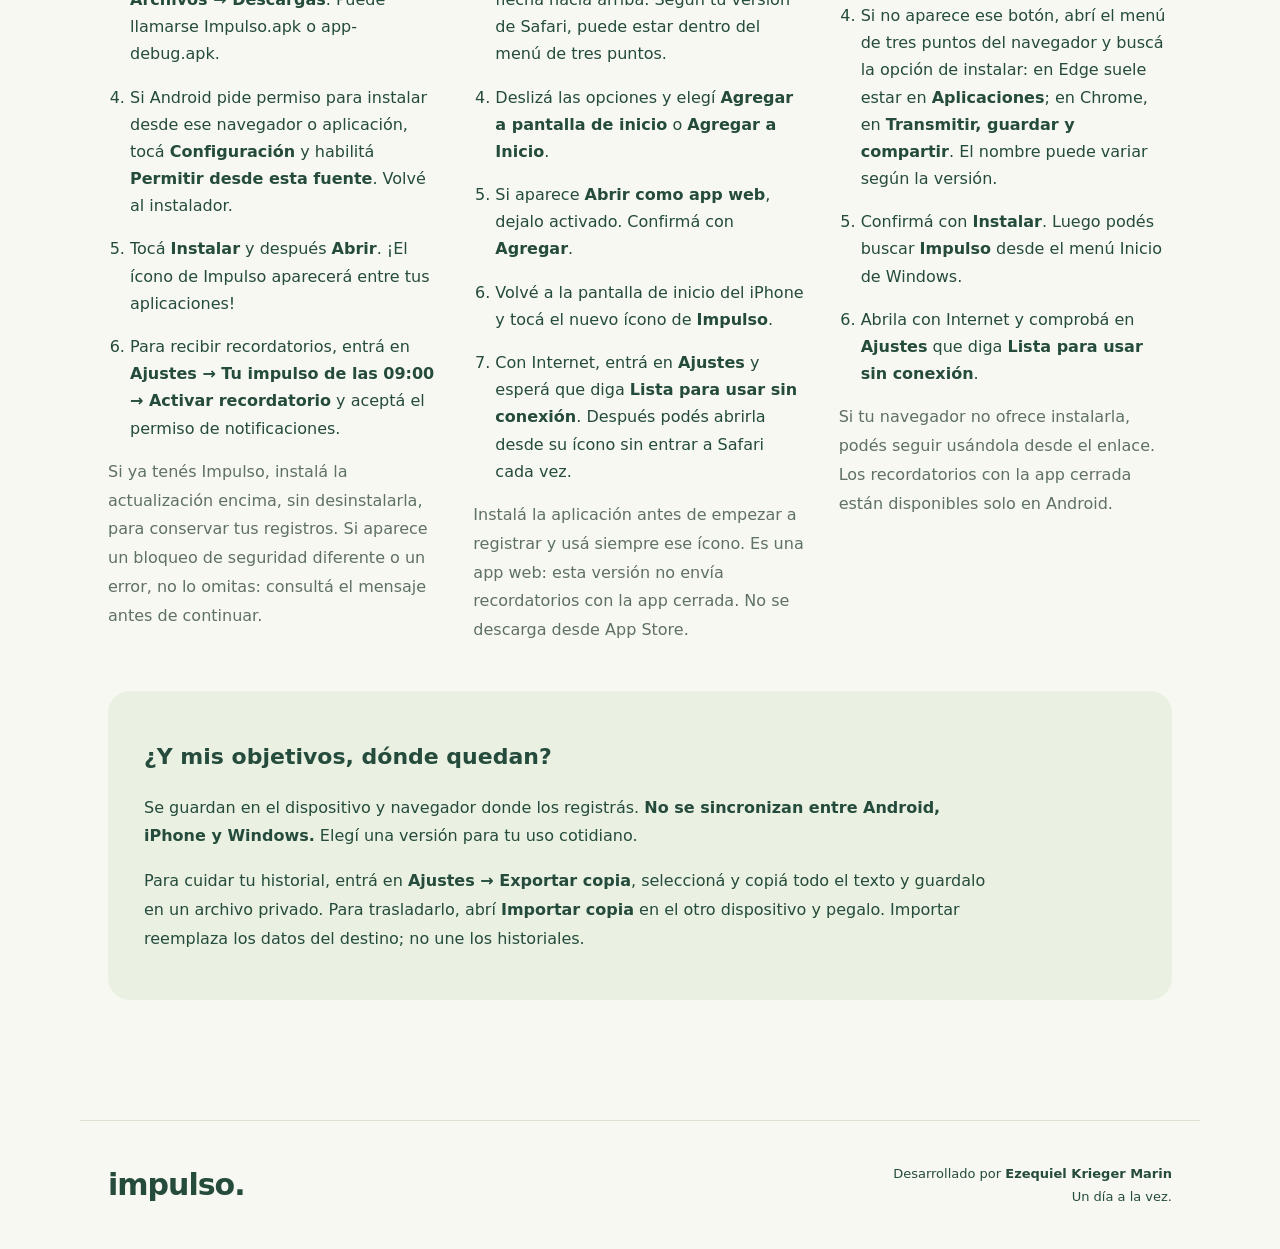
==== commit 5f6bc2ee: "Add files via upload" ====
--- a/index.html
+++ b/index.html
@@ -3,7 +3,7 @@
 <body><header><a class="brand" href="./"><img src="./icon-192.png" alt="" width="42" height="42">impulso.</a><nav><a href="#como">Cómo funciona</a><a href="#elegi">Elegí tu versión</a><a href="#instalar">Cómo instalar</a></nav></header><main>
 <section class="hero"><div><p class="eyebrow">UN DÍA A LA VEZ</p><h1>Pequeños pasos.<br>Una vida<br><em>más tuya.</em></h1><p class="intro">Dale espacio a lo que te hace bien. Elegí tus objetivos, registrá tus avances y construí hábitos con constancia y lugar para volver a intentarlo.</p><a class="button primary" href="#elegi">Encontrá tu Impulso <span>↗</span></a><p class="micro">Sin cuenta para empezar. A tu ritmo.</p></div><aside class="message"><img src="./icon-512.png" alt="Brote y flecha de Impulso" width="140" height="140"><p>El premio más<br>valioso <em>se vive.</em></p><span>Más bienestar, energía para lo que te importa y confianza en vos. Los puntos y el ahorro acompañan; cuidarte es lo que les da sentido.</span></aside></section>
 <section id="como"><p class="eyebrow">DE LA INTENCIÓN A LA COSTUMBRE</p><h2>Un espacio para tu progreso.</h2><div class="features"><article><b>01</b><h3>Elegí lo que querés cultivar</h3><p>Leer, moverte, cuidar tus vínculos o dedicarte un momento de calma. Usá objetivos sugeridos o creá los tuyos.</p></article><article><b>02</b><h3>Reconocé tu constancia</h3><p>Registrá cada día si cumpliste. Impulso reconoce un hábito tras tres ciclos de siete días desde tu inicio, con un día de margen por ciclo si retomás al siguiente.</p></article><article><b>03</b><h3>Dale sentido a tu esfuerzo</h3><p>Si querés, definí incentivos económicos y un premio personal. Revisá el balance de lunes a domingo y reservá tu ahorro para una meta que te ilusione.</p></article></div><p class="micro">Los ciclos son una regla de progreso de Impulso. Tu valor no depende de un porcentaje.</p></section>
-<section id="elegi"><p class="eyebrow">TU PROGRESO, EN TU LUGAR PREFERIDO</p><h2>Elegí cómo empezar.</h2><p class="intro">Te recomendamos elegir una versión para tu uso cotidiano: los registros no se sincronizan entre Android y la web.</p><div class="versions"><article><span class="badge">EN TU CELULAR</span><h3>Impulso para Android</h3><p>La app instalada, con recordatorios diarios a las 09:00 de Argentina y avisos para acompañarte cuando retomás.</p><p class="micro">Android 8.0 o superior · funciona sin conexión · notificaciones opcionales</p><a id="apk" class="button primary" href="./downloads/Impulso.apk" download="Impulso.apk">Descargar para Android ↓</a><p class="micro" id="apk-updated">Última actualización Android: consultando el archivo publicado…</p><p id="apk-note" class="micro">Descargá el APK y abrilo en Android. Para actualizar, instalalo sobre Impulso sin desinstalarla.</p></article><article><span class="badge">WINDOWS · IPHONE · OTROS DISPOSITIVOS</span><h3>Impulso en tu navegador</h3><p class="micro">Última actualización web: <time datetime="2026-09-21">28 de septiembre de 2026</time></p><p>Tus objetivos e historial, también desde la computadora o el iPhone. Podés agregarla a tu pantalla de inicio y usarla sin conexión después de prepararla.</p><p class="micro">Sin instalación obligatoria · sin recordatorios con la app cerrada</p><a class="button secondary" href="./app.html">Usar en el navegador <span>↗</span></a><p class="micro">Tus datos quedan en este navegador y dispositivo.</p></article></div></section>
+<section id="elegi"><p class="eyebrow">TU PROGRESO, EN TU LUGAR PREFERIDO</p><h2>Elegí cómo empezar.</h2><p class="intro">Te recomendamos elegir una versión para tu uso cotidiano: los registros no se sincronizan entre Android y la web.</p><div class="versions"><article><span class="badge">EN TU CELULAR</span><h3>Impulso para Android</h3><p>La app instalada, con recordatorios diarios a las 09:00 de Argentina y avisos para acompañarte cuando retomás.</p><p class="micro">Android 8.0 o superior · funciona sin conexión · notificaciones opcionales</p><a id="apk" class="button primary" href="./downloads/Impulso.apk" download="Impulso.apk">Descargar para Android ↓</a><p class="micro" id="apk-updated">Última actualización Android: consultando el archivo publicado…</p><p id="apk-note" class="micro">Descargá el APK y abrilo en Android. Para actualizar, instalalo sobre Impulso sin desinstalarla.</p></article><article><span class="badge">WINDOWS · IPHONE · OTROS DISPOSITIVOS</span><h3>Impulso en tu navegador</h3><p class="micro">Última actualización web: <time datetime="2026-09-21">1 de noviembre de 2026</time></p><p>Tus objetivos e historial, también desde la computadora o el iPhone. Podés agregarla a tu pantalla de inicio y usarla sin conexión después de prepararla.</p><p class="micro">Sin instalación obligatoria · sin recordatorios con la app cerrada</p><a class="button secondary" href="./app.html">Usar en el navegador <span>↗</span></a><p class="micro">Tus datos quedan en este navegador y dispositivo.</p></article></div></section>
 <section class="privacy"><h2>Antes de empezar, algo importante.</h2><p>El historial de la web se conserva al volver al mismo navegador y dirección, pero no es una copia en la nube. El modo privado, borrar los datos del sitio o cambiar de dispositivo puede hacer que pierdas el acceso a esos registros.</p><p>En Ajustes podés <strong>exportar una copia</strong> y guardarla en un lugar privado. Importarla en otra versión reemplaza sus datos; no combina los historiales. No hace falta crear una cuenta.</p></section>
 <section id="instalar"><p class="eyebrow">TE ACOMPAÑAMOS PASO A PASO</p><h2>¿Cómo empiezo a usar Impulso?</h2><p class="intro">Buscá tu dispositivo y seguí estos pasos. No necesitás saber de tecnología ni crear una cuenta.</p><div class="features installation">
 <article><h3>En Android</h3><ol><li>Abrí esta página desde tu celular Android.</li><li>Tocá <strong>Descargar para Android</strong>, en la tarjeta de arriba, y esperá que termine.</li><li>Abrí el archivo descargado desde la notificación del navegador o desde <strong>Archivos → Descargas</strong>. Puede llamarse Impulso.apk o app-debug.apk.</li><li>Si Android pide permiso para instalar desde ese navegador o aplicación, tocá <strong>Configuración</strong> y habilitá <strong>Permitir desde esta fuente</strong>. Volvé al instalador.</li><li>Tocá <strong>Instalar</strong> y después <strong>Abrir</strong>. ¡El ícono de Impulso aparecerá entre tus aplicaciones!</li><li>Para recibir recordatorios, entrá en <strong>Ajustes → Tu impulso de las 09:00 → Activar recordatorio</strong> y aceptá el permiso de notificaciones.</li></ol><p class="micro">Si ya tenés Impulso, instalá la actualización encima, sin desinstalarla, para conservar tus registros. Si aparece un bloqueo de seguridad diferente o un error, no lo omitas: consultá el mensaje antes de continuar.</p></article>
